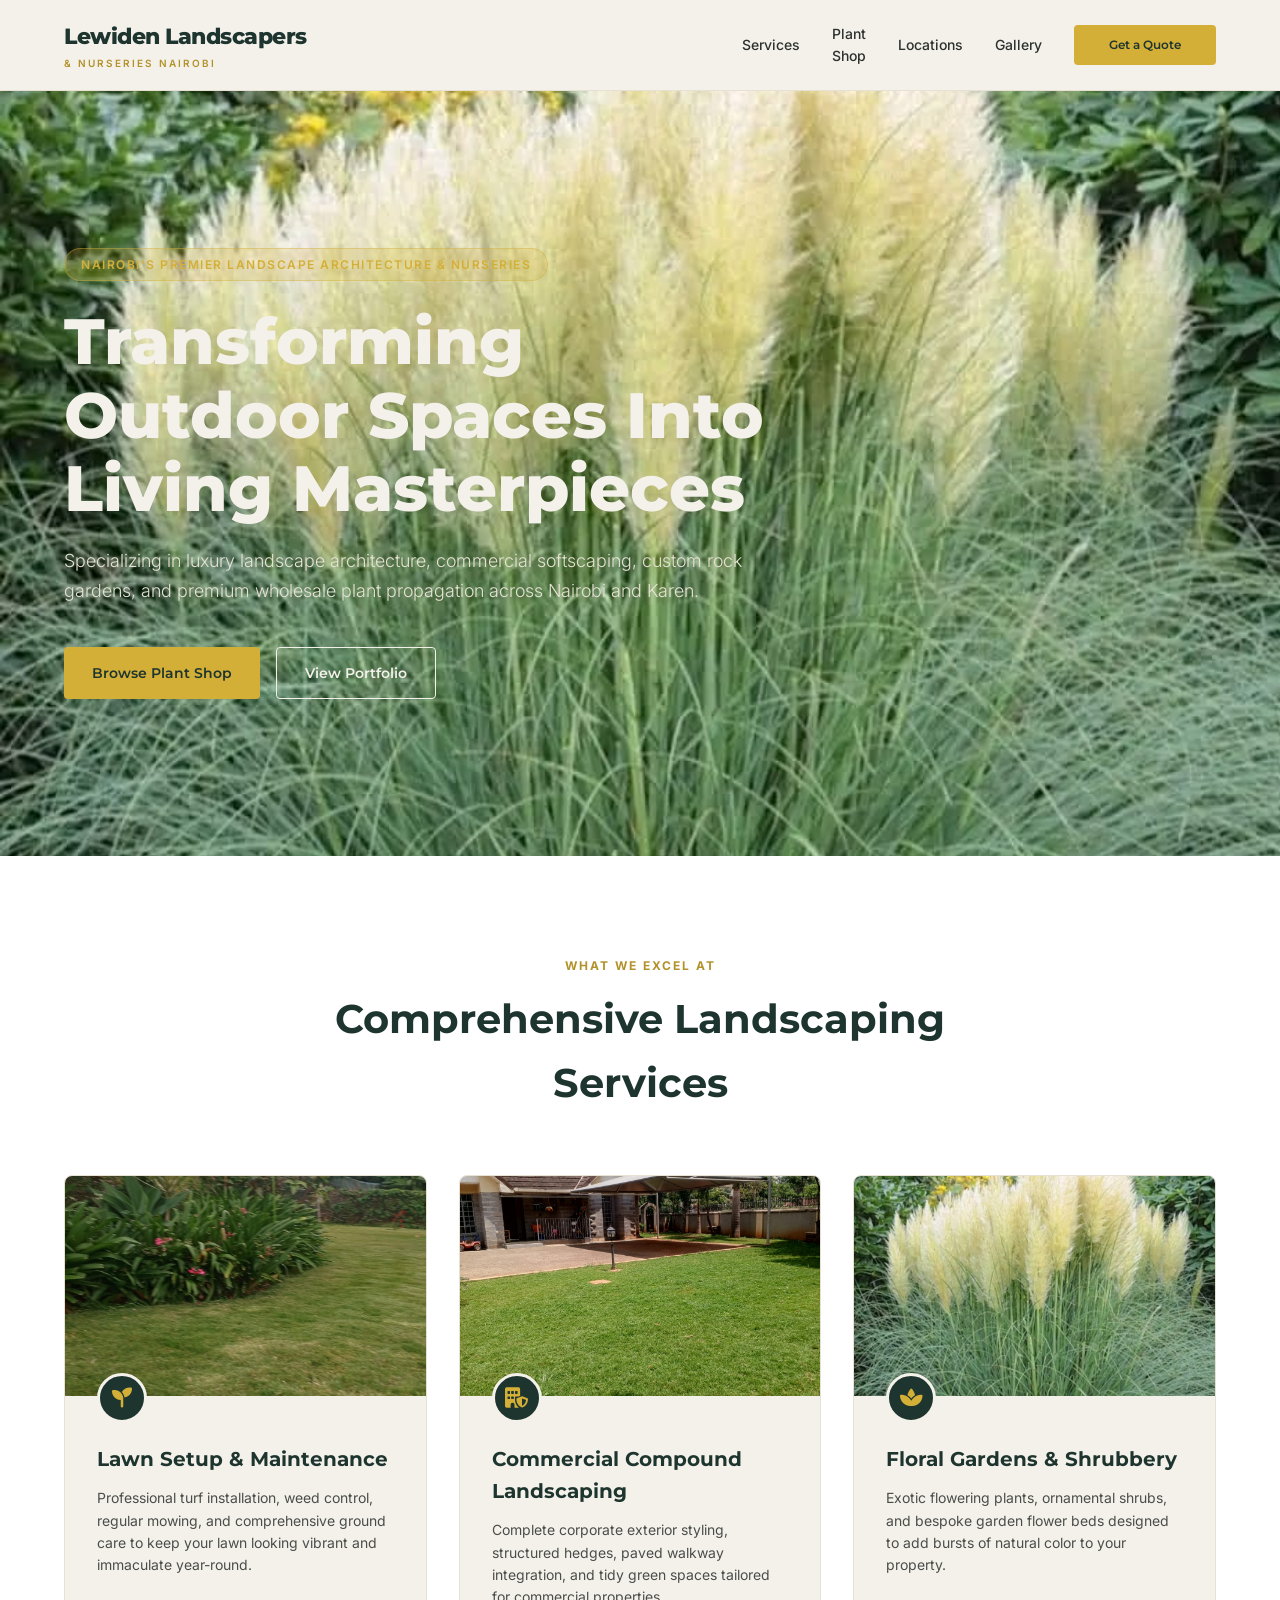
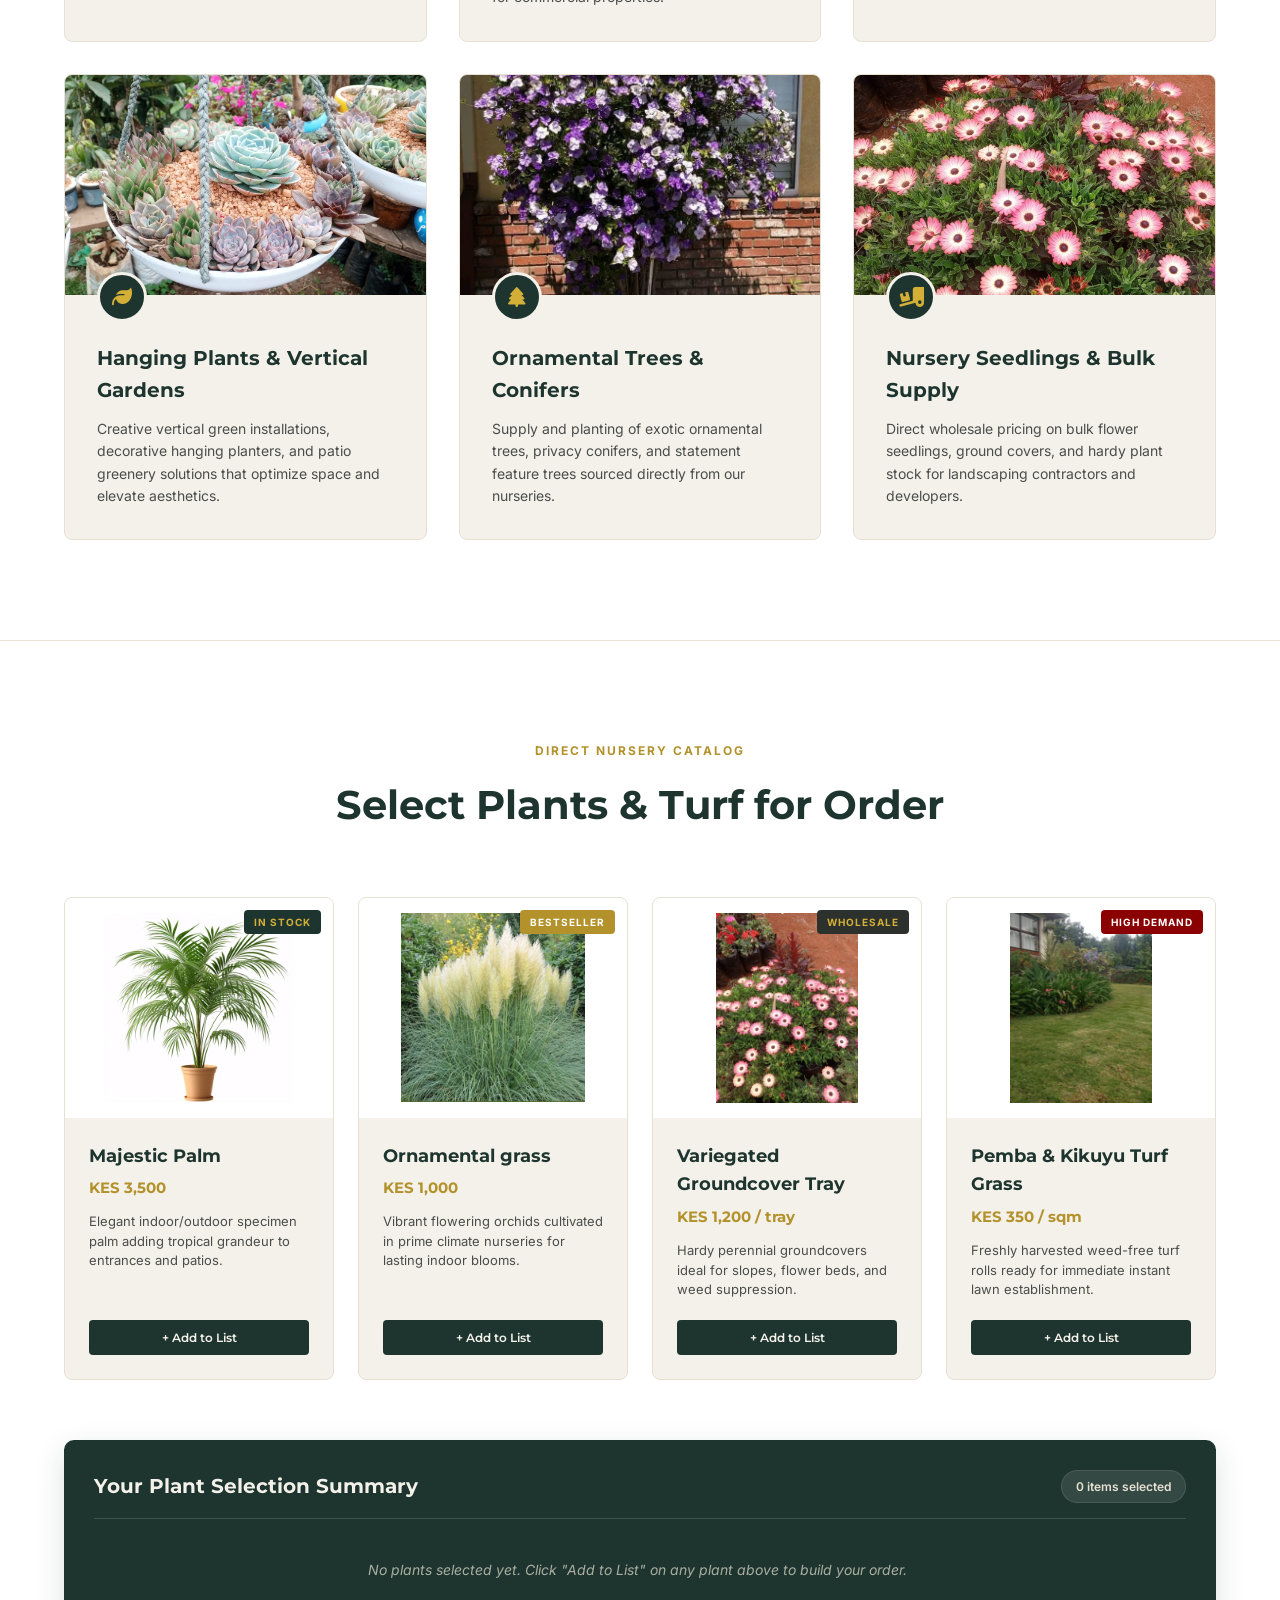
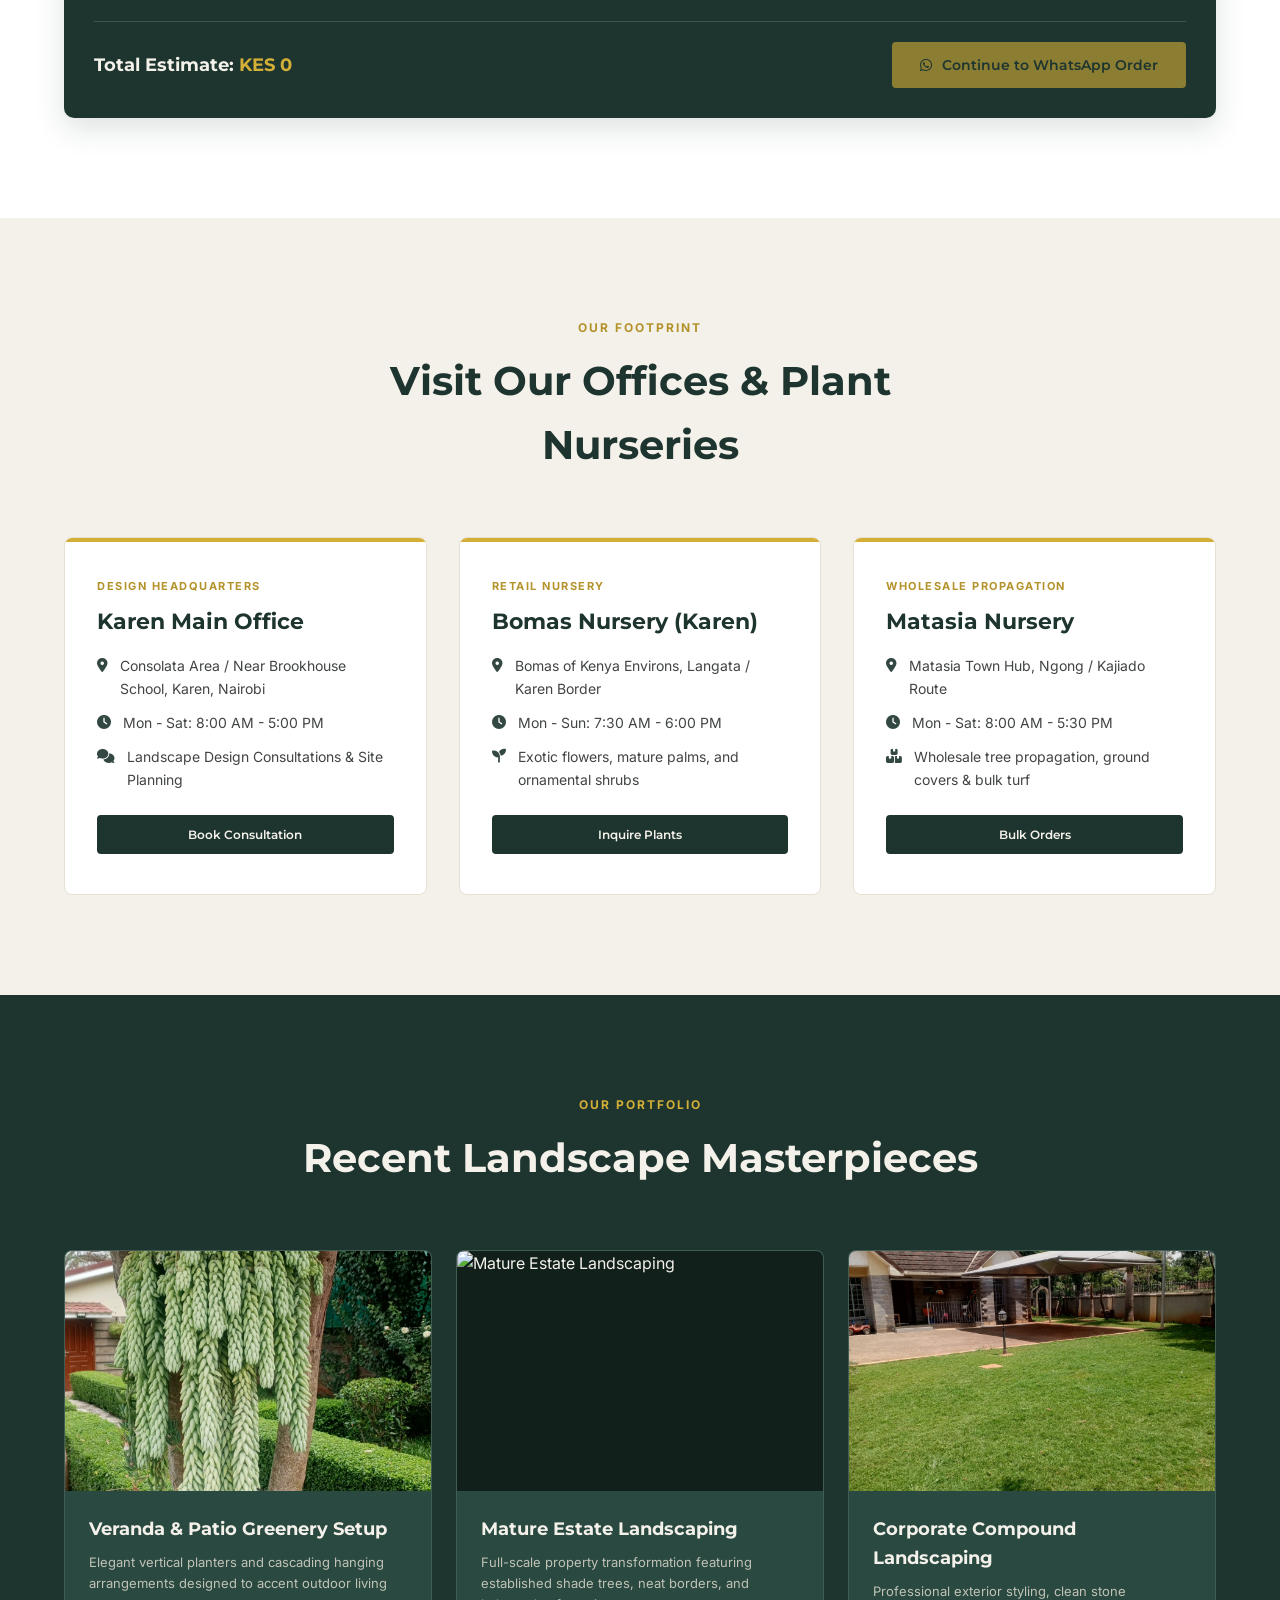
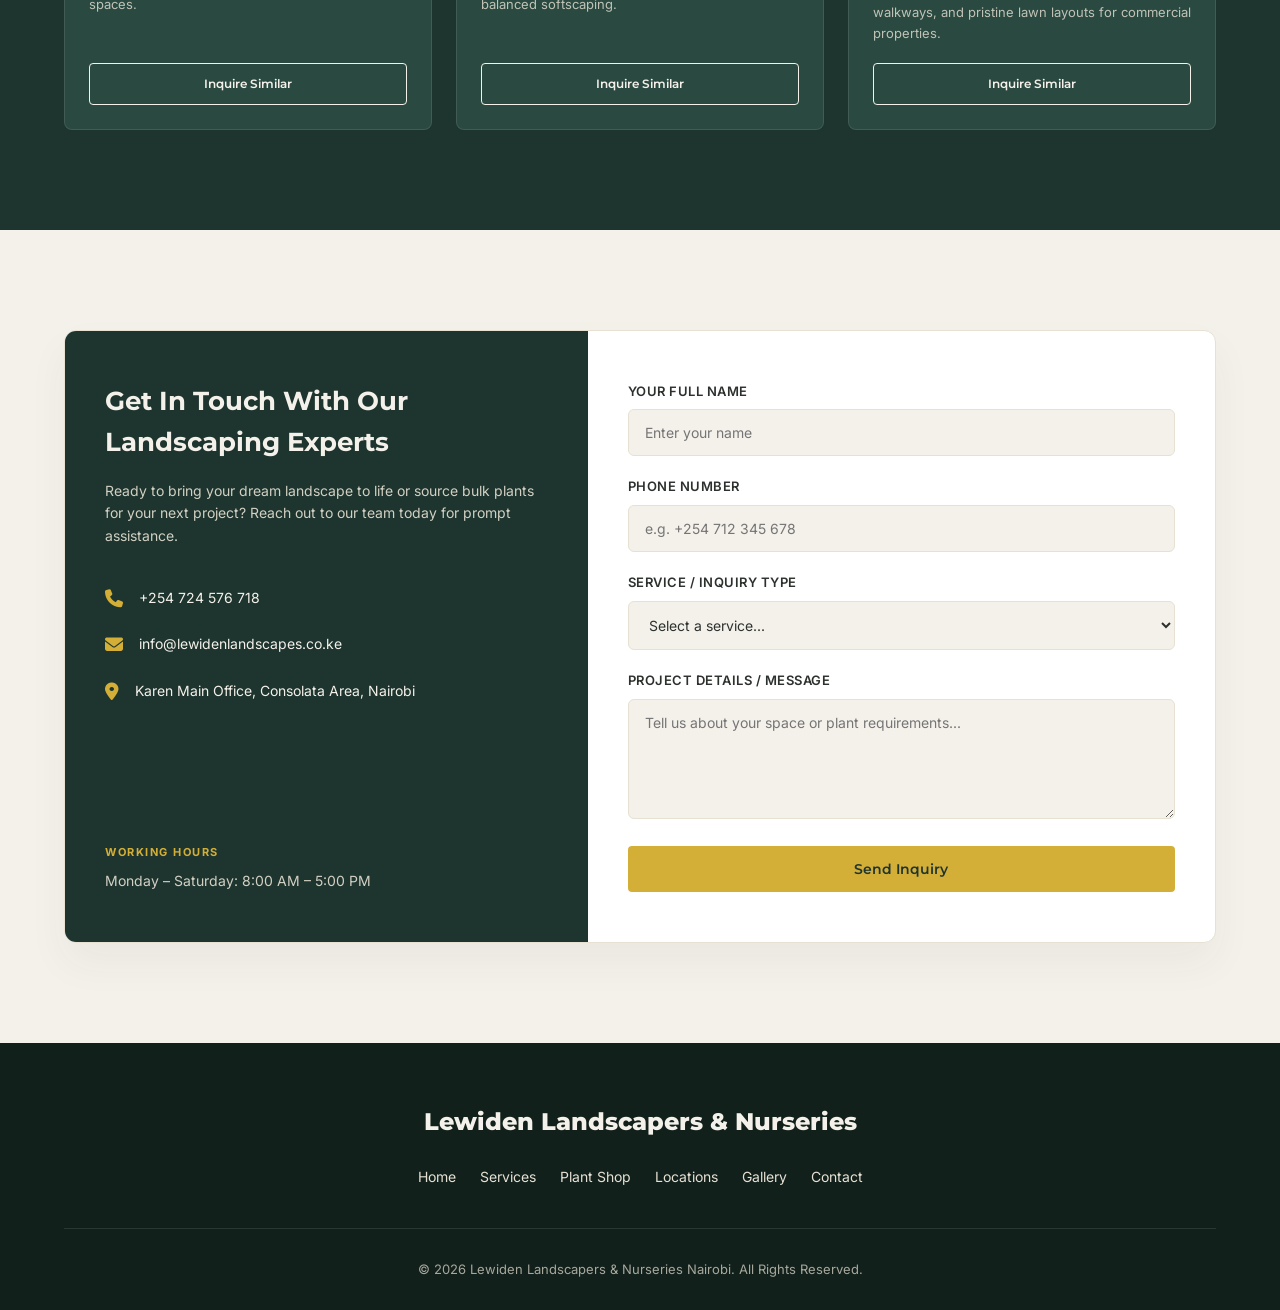
==== index.html @ b34d746d "clean project structure" ====
<!DOCTYPE html>
<html lang="en">
<head>
    <meta charset="UTF-8">
    <meta name="viewport" content="width=device-width, initial-scale=1.0">
    <title>Lewiden Landscapers & Nurseries | Luxury Landscape Architecture & Plant Nursery Nairobi</title>
    <link rel="preconnect" href="https://fonts.googleapis.com">
    <link rel="preconnect" href="https://fonts.gstatic.com" crossorigin>
    <link href="https://fonts.googleapis.com/css2?family=Inter:wght@300;400;500;600&family=Montserrat:wght@400;500;600;700;800&display=swap" rel="stylesheet">
    <link rel="stylesheet" href="https://cdnjs.cloudflare.com/ajax/libs/font-awesome/6.4.0/css/all.min.css">
    
    <style>
        :root {
            --forest-green: #1E352F;
            --forest-green-light: #2A4941;
            --warm-sand: #F4F1EA;
            --warm-sand-dark: #E6E1D3;
            --charcoal: #2D312E;
            --muted-gold: #D4AF37;
            --muted-gold-dark: #B3922B;
            --white: #FFFFFF;
            --transition: all 0.3s cubic-bezier(0.16, 1, 0.3, 1);
        }

        * {
            margin: 0;
            padding: 0;
            box-sizing: border-box;
        }

        html {
            scroll-behavior: smooth;
        }

        body {
            font-family: 'Inter', sans-serif;
            background-color: var(--warm-sand);
            color: var(--charcoal);
            line-height: 1.6;
            -webkit-font-smoothing: antialiased;
        }

        h1, h2, h3, h4, h5, h6 {
            font-family: 'Montserrat', sans-serif;
            color: var(--forest-green);
        }

        a {
            text-decoration: none;
            color: inherit;
        }

        ul {
            list-style: none;
        }

        .container {
            width: 100%;
            max-width: 1200px;
            margin: 0 auto;
            padding: 0 24px;
        }

        .btn {
            display: inline-flex;
            align-items: center;
            justify-content: center;
            gap: 10px;
            padding: 14px 28px;
            font-family: 'Montserrat', sans-serif;
            font-size: 14px;
            font-weight: 600;
            border-radius: 4px;
            cursor: pointer;
            transition: var(--transition);
            border: none;
            text-align: center;
            white-space: nowrap;
        }

        .btn-gold {
            background-color: var(--muted-gold);
            color: var(--forest-green);
        }

        .btn-gold:hover {
            background-color: var(--muted-gold-dark);
            transform: translateY(-2px);
        }

        .btn-outline {
            background-color: transparent;
            color: var(--warm-sand);
            border: 1px solid var(--warm-sand);
        }

        .btn-outline:hover {
            background-color: var(--warm-sand);
            color: var(--forest-green);
            transform: translateY(-2px);
        }

        .btn-forest {
            background-color: var(--forest-green);
            color: var(--warm-sand);
        }

        .btn-forest:hover {
            background-color: var(--forest-green-light);
            transform: translateY(-2px);
        }

        .btn-sm {
            padding: 10px 16px;
            font-size: 12px;
            width: 100%;
        }

        header {
            position: sticky;
            top: 0;
            left: 0;
            width: 100%;
            background-color: rgba(244, 241, 234, 0.95);
            backdrop-filter: blur(10px);
            z-index: 1000;
            border-bottom: 1px solid var(--warm-sand-dark);
        }

        .nav-container {
            display: flex;
            align-items: center;
            justify-content: space-between;
            height: 90px;
        }

        .logo {
            display: flex;
            flex-direction: column;
        }

        .logo-title {
            font-family: 'Montserrat', sans-serif;
            font-size: 22px;
            font-weight: 800;
            color: var(--forest-green);
            letter-spacing: -0.5px;
        }

        .logo-sub {
            font-size: 10px;
            text-transform: uppercase;
            letter-spacing: 2px;
            color: var(--muted-gold-dark);
            font-weight: 600;
        }

        .nav-menu {
            display: flex;
            align-items: center;
            gap: 32px;
        }

        .nav-link {
            font-size: 14px;
            font-weight: 500;
            color: var(--charcoal);
            transition: var(--transition);
        }

        .nav-link:hover {
            color: var(--muted-gold-dark);
        }

        .mobile-toggle {
            display: none;
            font-size: 24px;
            cursor: pointer;
            color: var(--forest-green);
        }

         .hero {
            position: relative;
            min-height: 85vh;
            display: flex;
            align-items: center;
            background: linear-gradient(rgba(30, 53, 47, 0.75), rgba(30, 53, 47, 0.65)), url('https://images.unsplash.com/photo-1558904541-efa873a87679?auto=format&fit=crop&q=80&w=1920') center/cover no-repeat;
            color: var(--warm-sand);
            padding: 80px 0;
            text-align: left;
        }

        .hero-bg-img {
            position: absolute;
            top: 0;
            left: 0;
            width: 100%;
            height: 100%;
            object-fit: cover;
            z-index: 0;
        }

        .hero-content {
            position: relative;
            z-index: 1;
            max-width: 750px;
        }

        .hero-badge {
            display: inline-block;
            background-color: rgba(212, 175, 55, 0.2);
            color: var(--muted-gold);
            border: 1px solid rgba(212, 175, 55, 0.4);
            padding: 6px 16px;
            font-size: 12px;
            font-weight: 600;
            text-transform: uppercase;
            letter-spacing: 1.5px;
            border-radius: 20px;
            margin-bottom: 24px;
        }

        .hero h1 {
            font-size: clamp(38px, 5vw, 64px);
            font-weight: 800;
            color: var(--warm-sand);
            line-height: 1.15;
            margin-bottom: 20px;
        }

        .hero p {
            font-size: clamp(16px, 2vw, 18px);
            font-weight: 300;
            color: var(--warm-sand-dark);
            margin-bottom: 40px;
            line-height: 1.7;
        }

        .hero-btns {
            display: flex;
            gap: 16px;
            flex-wrap: wrap;
        }

        .section-header {
            text-align: center;
            max-width: 700px;
            margin: 0 auto 60px auto;
        }

        .section-subtitle {
            font-size: 12px;
            font-weight: 700;
            text-transform: uppercase;
            letter-spacing: 2px;
            color: var(--muted-gold-dark);
            margin-bottom: 12px;
            display: block;
        }

        .section-title {
            font-size: clamp(28px, 3.5vw, 40px);
            font-weight: 700;
            color: var(--forest-green);
        }

        .services-section {
            padding: 100px 0;
            background-color: var(--white);
        }

        .services-grid {
            display: grid;
            grid-template-columns: repeat(auto-fit, minmax(350px, 1fr));
            gap: 32px;
        }

        .service-card {
            background-color: var(--warm-sand);
            border-radius: 8px;
            overflow: hidden;
            border: 1px solid var(--warm-sand-dark);
            transition: var(--transition);
            display: flex;
            flex-direction: column;
        }

        .service-card:hover {
            transform: translateY(-5px);
            box-shadow: 0 15px 30px rgba(30, 53, 47, 0.08);
            border-color: var(--muted-gold);
        }

        .service-img-wrapper {
            height: 220px;
            width: 100%;
            overflow: hidden;
            background-color: var(--warm-sand-dark);
        }

        .service-img-wrapper img {
            width: 100%;
            height: 100%;
            object-fit: cover;
            transition: var(--transition);
        }

        .service-card:hover .service-img-wrapper img {
            transform: scale(1.05);
        }

        .service-body {
            padding: 32px;
            display: flex;
            flex-direction: column;
            flex-grow: 1;
        }

        .service-icon {
            width: 50px;
            height: 50px;
            background-color: var(--forest-green);
            color: var(--muted-gold);
            display: flex;
            align-items: center;
            justify-content: center;
            border-radius: 50%;
            font-size: 20px;
            margin-bottom: 20px;
            margin-top: -55px;
            position: relative;
            z-index: 2;
            border: 3px solid var(--warm-sand);
        }

        .service-body h3 {
            font-size: 20px;
            font-weight: 700;
            margin-bottom: 12px;
        }

        .service-body p {
            font-size: 14px;
            color: var(--charcoal);
            opacity: 0.85;
            line-height: 1.6;
        }

        /* Plant Shop Section Styles */
        .plant-shop-section {
            padding: 100px 0;
            background-color: var(--white);
            border-top: 1px solid var(--warm-sand-dark);
        }

        .plant-grid {
            display: grid;
            grid-template-columns: repeat(auto-fit, minmax(260px, 1fr));
            gap: 24px;
            margin-bottom: 60px;
        }

        .plant-card {
            background-color: var(--warm-sand);
            border-radius: 8px;
            overflow: hidden;
            border: 1px solid var(--warm-sand-dark);
            transition: var(--transition);
            display: flex;
            flex-direction: column;
            position: relative;
        }

        .plant-card:hover {
            transform: translateY(-5px);
            box-shadow: 0 15px 30px rgba(30, 53, 47, 0.08);
            border-color: var(--muted-gold);
        }

        .plant-badge {
            position: absolute;
            top: 12px;
            right: 12px;
            background-color: var(--forest-green);
            color: var(--muted-gold);
            font-size: 10px;
            font-weight: 700;
            text-transform: uppercase;
            padding: 4px 10px;
            border-radius: 4px;
            z-index: 2;
            letter-spacing: 1px;
        }

        .plant-img-wrapper {
            height: 220px;
            width: 100%;
            overflow: hidden;
            background-color: var(--white);
            display: flex;
            align-items: center;
            justify-content: center;
            padding: 15px;
        }

        .plant-img-wrapper img {
            max-width: 100%;
            max-height: 100%;
            object-fit: contain;
            transition: var(--transition);
        }

        .plant-card:hover .plant-img-wrapper img {
            transform: scale(1.05);
        }

        .plant-body {
            padding: 24px;
            display: flex;
            flex-direction: column;
            flex-grow: 1;
            justify-content: space-between;
        }

        .plant-body h3 {
            font-size: 18px;
            font-weight: 700;
            margin-bottom: 6px;
        }

        .plant-price {
            font-family: 'Montserrat', sans-serif;
            font-size: 15px;
            font-weight: 700;
            color: var(--muted-gold-dark);
            margin-bottom: 12px;
        }

        .plant-body p {
            font-size: 13px;
            color: var(--charcoal);
            opacity: 0.85;
            line-height: 1.5;
            margin-bottom: 20px;
        }

        .order-summary-box {
            background-color: var(--forest-green);
            color: var(--warm-sand);
            border-radius: 10px;
            padding: 30px;
            display: flex;
            flex-direction: column;
            gap: 20px;
            box-shadow: 0 10px 30px rgba(30, 53, 47, 0.15);
        }

        .order-summary-header {
            display: flex;
            justify-content: space-between;
            align-items: center;
            border-bottom: 1px solid rgba(255, 255, 255, 0.15);
            padding-bottom: 15px;
            flex-wrap: wrap;
            gap: 15px;
        }

        .order-summary-header h3 {
            color: var(--warm-sand);
            font-size: 20px;
            font-weight: 700;
        }

        .item-counter-badge {
            background-color: rgba(255, 255, 255, 0.1);
            color: var(--warm-sand-dark);
            padding: 6px 14px;
            border-radius: 20px;
            font-size: 12px;
            font-weight: 600;
            border: 1px solid rgba(255, 255, 255, 0.1);
        }

        .selected-items-list {
            display: flex;
            flex-direction: column;
            gap: 10px;
            max-height: 250px;
            overflow-y: auto;
            padding-right: 5px;
        }

        .empty-cart-text {
            color: var(--warm-sand-dark);
            opacity: 0.7;
            font-style: italic;
            font-size: 14px;
            text-align: center;
            padding: 20px 0;
        }

        .cart-item-row {
            display: flex;
            justify-content: space-between;
            align-items: center;
            background-color: rgba(255, 255, 255, 0.05);
            padding: 12px 16px;
            border-radius: 6px;
            border: 1px solid rgba(255, 255, 255, 0.05);
        }

        .cart-item-details {
            display: flex;
            flex-direction: column;
            gap: 2px;
        }

        .cart-item-name {
            font-weight: 600;
            font-size: 14px;
            color: var(--warm-sand);
        }

        .cart-item-price {
            font-size: 12px;
            color: var(--muted-gold);
        }

        .cart-item-controls {
            display: flex;
            align-items: center;
            gap: 12px;
        }

        .qty-btns {
            display: flex;
            align-items: center;
            background-color: rgba(0,0,0,0.2);
            border-radius: 4px;
            overflow: hidden;
        }

        .qty-btn {
            background: none;
            border: none;
            color: var(--warm-sand);
            width: 28px;
            height: 28px;
            cursor: pointer;
            font-size: 12px;
            transition: var(--transition);
        }

        .qty-btn:hover {
            background-color: var(--muted-gold);
            color: var(--forest-green);
        }

        .qty-display {
            font-size: 13px;
            font-weight: 600;
            padding: 0 8px;
            color: var(--warm-sand);
        }

        .remove-item-btn {
            background: none;
            border: none;
            color: #ff6b6b;
            cursor: pointer;
            font-size: 14px;
            transition: var(--transition);
        }

        .remove-item-btn:hover {
            color: #ff4757;
        }

        .order-summary-footer {
            display: flex;
            justify-content: space-between;
            align-items: center;
            border-top: 1px solid rgba(255, 255, 255, 0.15);
            padding-top: 20px;
            flex-wrap: wrap;
            gap: 15px;
        }

        .total-price-display {
            font-family: 'Montserrat', sans-serif;
            font-size: 18px;
            font-weight: 700;
            color: var(--warm-sand);
        }

        .total-price-display span {
            color: var(--muted-gold);
        }
        /* End Plant Shop Styles */

        .locations-section {
            padding: 100px 0;
            background-color: var(--warm-sand);
        }

        .locations-grid {
            display: grid;
            grid-template-columns: repeat(auto-fit, minmax(320px, 1fr));
            gap: 32px;
        }

        .location-card {
            background-color: var(--white);
            border-radius: 8px;
            padding: 40px 32px;
            border: 1px solid var(--warm-sand-dark);
            transition: var(--transition);
            position: relative;
            overflow: hidden;
        }

        .location-card::before {
            content: '';
            position: absolute;
            top: 0;
            left: 0;
            width: 100%;
            height: 4px;
            background-color: var(--muted-gold);
        }

        .location-card:hover {
            transform: translateY(-5px);
            box-shadow: 0 15px 30px rgba(30, 53, 47, 0.05);
        }

        .location-tag {
            font-size: 11px;
            font-weight: 700;
            text-transform: uppercase;
            letter-spacing: 1.5px;
            color: var(--muted-gold-dark);
            margin-bottom: 8px;
            display: block;
        }

        .location-card h3 {
            font-size: 22px;
            font-weight: 700;
            margin-bottom: 16px;
        }

        .location-details {
            margin-bottom: 24px;
        }

        .location-details li {
            display: flex;
            align-items: flex-start;
            gap: 12px;
            font-size: 14px;
            margin-bottom: 12px;
            color: var(--charcoal);
            opacity: 0.9;
        }

        .location-details i {
            color: var(--forest-green);
            margin-top: 3px;
        }

        .gallery-section {
            padding: 100px 0;
            background-color: var(--forest-green);
            color: var(--warm-sand);
        }

        .gallery-section .section-title {
            color: var(--warm-sand);
        }

        .gallery-grid {
            display: grid;
            grid-template-columns: repeat(auto-fit, minmax(260px, 1fr));
            gap: 24px;
        }

        .gallery-card {
            background-color: var(--forest-green-light);
            border-radius: 8px;
            overflow: hidden;
            border: 1px solid rgba(255, 255, 255, 0.1);
            transition: var(--transition);
            display: flex;
            flex-direction: column;
        }

        .gallery-card:hover {
            transform: translateY(-5px);
            box-shadow: 0 15px 30px rgba(0, 0, 0, 0.3);
            border-color: var(--muted-gold);
        }

        .gallery-img {
            height: 240px;
            width: 100%;
            overflow: hidden;
            background-color: #12201C;
        }

        .gallery-img img {
            width: 100%;
            height: 100%;
            object-fit: cover;
            transition: var(--transition);
        }

        .gallery-card:hover .gallery-img img {
            transform: scale(1.08);
        }

        .gallery-content {
            padding: 24px;
            display: flex;
            flex-direction: column;
            flex-grow: 1;
            justify-content: space-between;
        }

        .gallery-content h4 {
            font-size: 18px;
            color: var(--warm-sand);
            margin-bottom: 8px;
        }

        .gallery-content p {
            font-size: 13px;
            color: var(--warm-sand-dark);
            opacity: 0.8;
            margin-bottom: 20px;
        }

        .contact-section {
            padding: 100px 0;
            background-color: var(--warm-sand);
        }

        .contact-wrapper {
            background-color: var(--white);
            border-radius: 12px;
            border: 1px solid var(--warm-sand-dark);
            overflow: hidden;
            box-shadow: 0 20px 40px rgba(30, 53, 47, 0.05);
            display: grid;
            grid-template-columns: 1fr 1.2fr;
        }

        @media (max-width: 900px) {
            .contact-wrapper {
                grid-template-columns: 1fr;
            }
        }

        .contact-info-side {
            background-color: var(--forest-green);
            color: var(--warm-sand);
            padding: 50px 40px;
            display: flex;
            flex-direction: column;
            justify-content: space-between;
        }

        .contact-info-side h3 {
            color: var(--warm-sand);
            font-size: 26px;
            margin-bottom: 16px;
        }

        .contact-info-side p {
            color: var(--warm-sand-dark);
            opacity: 0.9;
            font-size: 14px;
            margin-bottom: 40px;
            line-height: 1.6;
        }

        .info-list li {
            display: flex;
            align-items: flex-start;
            gap: 16px;
            margin-bottom: 24px;
            font-size: 14px;
        }

        .info-list i {
            color: var(--muted-gold);
            font-size: 18px;
            margin-top: 3px;
        }

        .contact-form-side {
            padding: 50px 40px;
        }

        .form-group {
            margin-bottom: 20px;
        }

        .form-group label {
            display: block;
            font-size: 13px;
            font-weight: 600;
            margin-bottom: 8px;
            color: var(--charcoal);
            text-transform: uppercase;
            letter-spacing: 0.5px;
        }

        .form-control {
            width: 100%;
            padding: 14px 16px;
            border: 1px solid var(--warm-sand-dark);
            background-color: var(--warm-sand);
            border-radius: 6px;
            font-family: 'Inter', sans-serif;
            font-size: 14px;
            color: var(--charcoal);
            transition: var(--transition);
        }

        .form-control:focus {
            outline: none;
            border-color: var(--forest-green);
            background-color: var(--white);
            box-shadow: 0 0 0 3px rgba(30, 53, 47, 0.1);
        }

        textarea.form-control {
            resize: vertical;
            min-height: 120px;
        }

        footer {
            background-color: #12201C;
            color: var(--warm-sand-dark);
            padding: 60px 0 30px 0;
            text-align: center;
        }

        .footer-content {
            display: flex;
            flex-direction: column;
            align-items: center;
            gap: 24px;
            border-bottom: 1px solid rgba(255, 255, 255, 0.1);
            padding-bottom: 40px;
            margin-bottom: 30px;
        }

        .footer-logo {
            font-family: 'Montserrat', sans-serif;
            font-size: 24px;
            font-weight: 800;
            color: var(--warm-sand);
        }

        .footer-links {
            display: flex;
            gap: 24px;
            flex-wrap: wrap;
            justify-content: center;
            font-size: 14px;
        }

        .footer-links a:hover {
            color: var(--muted-gold);
        }

        .copyright {
            font-size: 13px;
            opacity: 0.7;
        }

        @media (max-width: 768px) {
            .nav-menu {
                display: none;
                flex-direction: column;
                position: absolute;
                top: 90px;
                left: 0;
                width: 100%;
                background-color: var(--warm-sand);
                padding: 24px;
                border-bottom: 1px solid var(--warm-sand-dark);
                box-shadow: 0 10px 20px rgba(0,0,0,0.05);
            }

            .nav-menu.active {
                display: flex;
            }

            .mobile-toggle {
                display: block;
            }

            .hero {
                text-align: center;
            }

            .hero-content {
                margin: 0 auto;
            }

            .hero-btns {
                justify-content: center;
            }
        }
    </style>
</head>
<body>

    <header id="top">
        <div class="container nav-container">
            <a href="#top" class="logo">
                <span class="logo-title">Lewiden Landscapers</span>
                <span class="logo-sub">& Nurseries Nairobi</span>
            </a>
            
            <nav class="nav-menu" id="navMenu">
                <a href="#services" class="nav-link">Services</a>
                <a href="#plant-shop" class="nav-link">Plant Shop</a>
                <a href="#locations" class="nav-link">Locations</a>
                <a href="#gallery" class="nav-link">Gallery</a>
                <a href="#contact" class="btn btn-gold btn-sm">Get a Quote</a>
            </nav>

            <div class="mobile-toggle" id="mobileToggle">
                <i class="fa-solid fa-bars"></i>
            </div>
        </div>
    </header>

    <section class="hero">
        <img src="image/whiteflower.jpeg" alt="Hero Background" class="hero-bg-img">
        <div class="container">
            <div class="hero-content">
                <span class="hero-badge">Nairobi's Premier Landscape Architecture & Nurseries</span>
                <h1>Transforming Outdoor Spaces Into Living Masterpieces</h1>
                <p>Specializing in luxury landscape architecture, commercial softscaping, custom rock gardens, and premium wholesale plant propagation across Nairobi and Karen.</p>
                <div class="hero-btns">
                    <a href="#plant-shop" class="btn btn-gold">Browse Plant Shop</a>
                    <a href="#gallery" class="btn btn-outline">View Portfolio</a>
                </div>
            </div>
        </div>
    </section>

    <section id="services" class="services-section">
        <div class="container">
            <div class="section-header">
                <span class="section-subtitle">What We Excel At</span>
                <h2 class="section-title">Comprehensive Landscaping Services</h2>
            </div>

            <div class="services-grid">
                <div class="service-card">
                    <div class="service-img-wrapper">
                        <img src="image/grass.jpeg" alt="Lawn Setup & Maintenance">
                    </div>
                    <div class="service-body">
                        <div class="service-icon"><i class="fa-solid fa-seedling"></i></div>
                        <h3>Lawn Setup & Maintenance</h3>
                        <p>Professional turf installation, weed control, regular mowing, and comprehensive ground care to keep your lawn looking vibrant and immaculate year-round.</p>
                    </div>
                </div>

                <div class="service-card">
                    <div class="service-img-wrapper">
                        <img src="image/grass2.jpeg" alt="Commercial Compound Landscaping">
                    </div>
                    <div class="service-body">
                        <div class="service-icon"><i class="fa-solid fa-building-shield"></i></div>
                        <h3>Commercial Compound Landscaping</h3>
                        <p>Complete corporate exterior styling, structured hedges, paved walkway integration, and tidy green spaces tailored for commercial properties.</p>
                    </div>
                </div>

                <div class="service-card">
                    <div class="service-img-wrapper">
                        <img src="image/whiteflower.jpeg" alt="Floral Gardens & Shrubbery">
                    </div>
                    <div class="service-body">
                        <div class="service-icon"><i class="fa-solid fa-spa"></i></div>
                        <h3>Floral Gardens & Shrubbery</h3>
                        <p>Exotic flowering plants, ornamental shrubs, and bespoke garden flower beds designed to add bursts of natural color to your property.</p>
                    </div>
                </div>

                <div class="service-card">
                    <div class="service-img-wrapper">
                        <img src="image/hangings2.jpeg" alt="Hanging Plants & Vertical Gardens">
                    </div>
                    <div class="service-body">
                        <div class="service-icon"><i class="fa-solid fa-leaf"></i></div>
                        <h3>Hanging Plants & Vertical Gardens</h3>
                        <p>Creative vertical green installations, decorative hanging planters, and patio greenery solutions that optimize space and elevate aesthetics.</p>
                    </div>
                </div>

                <div class="service-card">
                    <div class="service-img-wrapper">
                        <img src="image/treeblue.jpeg" alt="Ornamental Trees & Conifers">
                    </div>
                    <div class="service-body">
                        <div class="service-icon"><i class="fa-solid fa-tree"></i></div>
                        <h3>Ornamental Trees & Conifers</h3>
                        <p>Supply and planting of exotic ornamental trees, privacy conifers, and statement feature trees sourced directly from our nurseries.</p>
                    </div>
                </div>

                <div class="service-card">
                    <div class="service-img-wrapper">
                        <img src="image/daisy.jpeg" alt="Nursery Seedlings & Bulk Supply">
                    </div>
                    <div class="service-body">
                        <div class="service-icon"><i class="fa-solid fa-truck-ramp-box"></i></div>
                        <h3>Nursery Seedlings & Bulk Supply</h3>
                        <p>Direct wholesale pricing on bulk flower seedlings, ground covers, and hardy plant stock for landscaping contractors and developers.</p>
                    </div>
                </div>
            </div>
        </div>
    </section>

    <!-- Interactive Plant Shop & WhatsApp Order Section -->
    <section id="plant-shop" class="plant-shop-section">
        <div class="container">
            <div class="section-header">
                <span class="section-subtitle">Direct Nursery Catalog</span>
                <h2 class="section-title">Select Plants & Turf for Order</h2>
            </div>

            <div class="plant-grid">
                <!-- Plant 1 -->
                <div class="plant-card">
                    <span class="plant-badge">In Stock</span>
                    <div class="plant-img-wrapper">
                        <img src="image/palmtree.jpg" alt="Majestic Palm">
                    </div>
                    <div class="plant-body">
                        <div>
                            <h3>Majestic Palm</h3>
                            <div class="plant-price">KES 3,500</div>
                            <p>Elegant indoor/outdoor specimen palm adding tropical grandeur to entrances and patios.</p>
                        </div>
                        <button class="btn btn-forest btn-sm add-to-list-btn" data-name="Majestic Palm" data-price="3500">+ Add to List</button>
                    </div>
                </div>

                <!-- Plant 2 -->
                <div class="plant-card">
                    <span class="plant-badge" style="background-color: var(--muted-gold-dark); color: var(--white);">Bestseller</span>
                    <div class="plant-img-wrapper">
                        <img src="image/whiteflower.jpeg" alt="Exotic Orchid Specimen">
                    </div>
                    <div class="plant-body">
                        <div>
                            <h3>Ornamental grass</h3>
                            <div class="plant-price">KES 1,000</div>
                            <p>Vibrant flowering orchids cultivated in prime climate nurseries for lasting indoor blooms.</p>
                        </div>
                        <button class="btn btn-forest btn-sm add-to-list-btn" data-name="Exotic Orchid Specimen" data-price="2000">+ Add to List</button>
                    </div>
                </div>

                <!-- Plant 3 -->
                <div class="plant-card">
                    <span class="plant-badge" style="background-color: #2D312E; color: var(--muted-gold);">Wholesale</span>
                    <div class="plant-img-wrapper">
                        <img src="image/daisy.jpeg" alt="Variegated Groundcover Tray">
                    </div>
                    <div class="plant-body">
                        <div>
                            <h3>Variegated Groundcover Tray</h3>
                            <div class="plant-price">KES 1,200 / tray</div>
                            <p>Hardy perennial groundcovers ideal for slopes, flower beds, and weed suppression.</p>
                        </div>
                        <button class="btn btn-forest btn-sm add-to-list-btn" data-name="Variegated Groundcover Tray" data-price="1200">+ Add to List</button>
                    </div>
                </div>

                <!-- Plant 4 -->
                <div class="plant-card">
                    <span class="plant-badge" style="background-color: #8b0000; color: #fff;">High Demand</span>
                    <div class="plant-img-wrapper">
                        <img src="image/grass.jpeg" alt="Pemba & Kikuyu Turf Grass">
                    </div>
                    <div class="plant-body">
                        <div>
                            <h3>Pemba & Kikuyu Turf Grass</h3>
                            <div class="plant-price">KES 350 / sqm</div>
                            <p>Freshly harvested weed-free turf rolls ready for immediate instant lawn establishment.</p>
                        </div>
                        <button class="btn btn-forest btn-sm add-to-list-btn" data-name="Pemba & Kikuyu Turf Grass" data-price="350">+ Add to List</button>
                    </div>
                </div>
            </div>

            <!-- Your Plant Selection Summary Box -->
            <div class="order-summary-box">
                <div class="order-summary-header">
                    <h3>Your Plant Selection Summary</h3>
                    <div class="item-counter-badge" id="itemCounterBadge">0 items selected</div>
                </div>

                <div class="selected-items-list" id="selectedItemsList">
                    <div class="empty-cart-text">No plants selected yet. Click "Add to List" on any plant above to build your order.</div>
                </div>

                <div class="order-summary-footer">
                    <div class="total-price-display">Total Estimate: <span id="totalPriceDisplay">KES 0</span></div>
                    <button class="btn btn-gold" id="whatsappOrderBtn" disabled style="opacity: 0.6; cursor: not-allowed;">
                        <i class="fa-brands fa-whatsapp"></i> Continue to WhatsApp Order
                    </button>
                </div>
            </div>
        </div>
    </section>

    <section id="locations" class="locations-section">
        <div class="container">
            <div class="section-header">
                <span class="section-subtitle">Our Footprint</span>
                <h2 class="section-title">Visit Our Offices & Plant Nurseries</h2>
            </div>

            <div class="locations-grid">
                <div class="location-card">
                    <span class="location-tag">Design Headquarters</span>
                    <h3>Karen Main Office</h3>
                    <ul class="location-details">
                        <li><i class="fa-solid fa-location-dot"></i> <span>Consolata Area / Near Brookhouse School, Karen, Nairobi</span></li>
                        <li><i class="fa-solid fa-clock"></i> <span>Mon - Sat: 8:00 AM - 5:00 PM</span></li>
                        <li><i class="fa-solid fa-comments"></i> <span>Landscape Design Consultations & Site Planning</span></li>
                    </ul>
                    <a href="#contact" class="btn btn-forest btn-sm">Book Consultation</a>
                </div>

                <div class="location-card">
                    <span class="location-tag">Retail Nursery</span>
                    <h3>Bomas Nursery (Karen)</h3>
                    <ul class="location-details">
                        <li><i class="fa-solid fa-location-dot"></i> <span>Bomas of Kenya Environs, Langata / Karen Border</span></li>
                        <li><i class="fa-solid fa-clock"></i> <span>Mon - Sun: 7:30 AM - 6:00 PM</span></li>
                        <li><i class="fa-solid fa-seedling"></i> <span>Exotic flowers, mature palms, and ornamental shrubs</span></li>
                    </ul>
                    <a href="#contact" class="btn btn-forest btn-sm">Inquire Plants</a>
                </div>

                <div class="location-card">
                    <span class="location-tag">Wholesale Propagation</span>
                    <h3>Matasia Nursery</h3>
                    <ul class="location-details">
                        <li><i class="fa-solid fa-location-dot"></i> <span>Matasia Town Hub, Ngong / Kajiado Route</span></li>
                        <li><i class="fa-solid fa-clock"></i> <span>Mon - Sat: 8:00 AM - 5:30 PM</span></li>
                        <li><i class="fa-solid fa-boxes-stacked"></i> <span>Wholesale tree propagation, ground covers & bulk turf</span></li>
                    </ul>
                    <a href="#contact" class="btn btn-forest btn-sm">Bulk Orders</a>
                </div>
            </div>
        </div>
    </section>

    <section id="gallery" class="gallery-section">
        <div class="container">
            <div class="section-header">
                <span class="section-subtitle" style="color: var(--muted-gold);">Our Portfolio</span>
                <h2 class="section-title">Recent Landscape Masterpieces</h2>
            </div>

            <div class="gallery-grid">
                <div class="gallery-card">
                    <div class="gallery-img">
                        <img src="image/hangingss.jpeg" alt="Veranda & Patio Greenery Setup">
                    </div>
                    <div class="gallery-content">
                        <div>
                            <h4>Veranda & Patio Greenery Setup</h4>
                            <p>Elegant vertical planters and cascading hanging arrangements designed to accent outdoor living spaces.</p>
                        </div>
                        <a href="#contact" class="btn btn-outline btn-sm">Inquire Similar</a>
                    </div>
                </div>

                <div class="gallery-card">
                    <div class="gallery-img">
                        <img src="image/tree.jpeg" alt="Mature Estate Landscaping">
                    </div>
                    <div class="gallery-content">
                        <div>
                            <h4>Mature Estate Landscaping</h4>
                            <p>Full-scale property transformation featuring established shade trees, neat borders, and balanced softscaping.</p>
                        </div>
                        <a href="#contact" class="btn btn-outline btn-sm">Inquire Similar</a>
                    </div>
                </div>

                <div class="gallery-card">
                    <div class="gallery-img">
                        <img src="image/grass2.jpeg" alt="Corporate Compound Landscaping">
                    </div>
                    <div class="gallery-content">
                        <div>
                            <h4>Corporate Compound Landscaping</h4>
                            <p>Professional exterior styling, clean stone walkways, and pristine lawn layouts for commercial properties.</p>
                        </div>
                        <a href="#contact" class="btn btn-outline btn-sm">Inquire Similar</a>
                    </div>
                </div>
            </div>
        </div>
    </section>

    <section id="contact" class="contact-section">
        <div class="container">
            <div class="contact-wrapper">
                <div class="contact-info-side">
                    <div>
                        <h3>Get In Touch With Our Landscaping Experts</h3>
                        <p>Ready to bring your dream landscape to life or source bulk plants for your next project? Reach out to our team today for prompt assistance.</p>
                        <ul class="info-list">
                            <li><i class="fa-solid fa-phone"></i> <span>+254 724 576 718</span></li>
                            <li><i class="fa-solid fa-envelope"></i> <span>info@lewidenlandscapes.co.ke</span></li>
                            <li><i class="fa-solid fa-location-dot"></i> <span>Karen Main Office, Consolata Area, Nairobi</span></li>
                        </ul>
                    </div>
                    <div style="margin-top: 30px;">
                        <span class="location-tag" style="color: var(--muted-gold);">Working Hours</span>
                        <p style="margin-bottom: 0;">Monday – Saturday: 8:00 AM – 5:00 PM</p>
                    </div>
                </div>

                <div class="contact-form-side">
                    <form action="#" method="POST">
                        <div class="form-group">
                            <label for="name">Your Full Name</label>
                            <input type="text" id="name" class="form-control" placeholder="Enter your name" required>
                        </div>
                        <div class="form-group">
                            <label for="phone">Phone Number</label>
                            <input type="tel" id="phone" class="form-control" placeholder="e.g. +254 712 345 678" required>
                        </div>
                  <div class="form-group">
                            <label for="serviceRequested">Service / Inquiry Type</label>
                            <select id="serviceRequested" class="form-control" required>
                                <option value="" disabled selected>Select a service...</option>
                                <option value="Residential Landscape Design">Residential Landscape Design</option>
                                <option value="Commercial Softscaping & Hardscaping">Commercial Softscaping & Hardscaping</option>
                                <option value="Premium Turf & Lawn Installation">Premium Turf & Lawn Installation</option>
                                <option value="Water Features & Rock Gardens">Water Features & Rock Gardens</option>
                                <option value="Scheduled Maintenance">Scheduled Maintenance</option>
                                <option value="Wholesale Plant Nursery Supply">Wholesale Plant Nursery Supply</option>
                                <option value="Custom Project Inquiry">Custom Project Inquiry</option>
                            </select>
                        </div>
                        <div class="form-group">
                            <label for="message">Project Details / Message</label>
                            <textarea id="message" class="form-control" placeholder="Tell us about your space or plant requirements..."></textarea>
                        </div>
                        <button type="submit" class="btn btn-gold" style="width: 100%;">Send Inquiry</button>
                    </form>
                </div>
            </div>
        </div>
    </section>

    <footer>
        <div class="container">
            <div class="footer-content">
                <div class="footer-logo">Lewiden Landscapers & Nurseries</div>
                <div class="footer-links">
                    <a href="#top">Home</a>
                    <a href="#services">Services</a>
                    <a href="#plant-shop">Plant Shop</a>
                    <a href="#locations">Locations</a>
                    <a href="#gallery">Gallery</a>
                    <a href="#contact">Contact</a>
                </div>
            </div>
            <p class="copyright">&copy; 2026 Lewiden Landscapers & Nurseries Nairobi. All Rights Reserved.</p>
        </div>
    </footer>

    <script>
        // Mobile Menu Toggle
        const mobileToggle = document.getElementById('mobileToggle');
        const navMenu = document.getElementById('navMenu');

        mobileToggle.addEventListener('click', () => {
            navMenu.classList.toggle('active');
        });

        document.querySelectorAll('.nav-link').forEach(link => {
            link.addEventListener('click', () => {
                navMenu.classList.remove('active');
            });
        });

        // Interactive Plant Shop Order Cart Logic
        let selectedPlants = [];

        const addToListButtons = document.querySelectorAll('.add-to-list-btn');
        const selectedItemsList = document.getElementById('selectedItemsList');
        const itemCounterBadge = document.getElementById('itemCounterBadge');
        const totalPriceDisplay = document.getElementById('totalPriceDisplay');
        const whatsappOrderBtn = document.getElementById('whatsappOrderBtn');

        addToListButtons.forEach(button => {
            button.addEventListener('click', () => {
                const name = button.getAttribute('data-name');
                const price = parseInt(button.getAttribute('data-price'));

                const existingItem = selectedPlants.find(item => item.name === name);
                if (existingItem) {
                    existingItem.qty += 1;
                } else {
                    selectedPlants.push({ name, price, qty: 1 });
                }
                updateCartUI();
            });
        });

        function updateCartUI() {
            selectedItemsList.innerHTML = '';
            
            if (selectedPlants.length === 0) {
                selectedItemsList.innerHTML = `<div class="empty-cart-text">No plants selected yet. Click "Add to List" on any plant above to build your order.</div>`;
                itemCounterBadge.textContent = `0 items selected`;
                totalPriceDisplay.textContent = `KES 0`;
                whatsappOrderBtn.disabled = true;
                whatsappOrderBtn.style.opacity = '0.6';
                whatsappOrderBtn.style.cursor = 'not-allowed';
                return;
            }

            let totalItems = 0;
            let totalPrice = 0;

            selectedPlants.forEach((item, index) => {
                totalItems += item.qty;
                totalPrice += item.price * item.qty;

                const row = document.createElement('div');
                row.className = 'cart-item-row';
                row.innerHTML = `
                    <div class="cart-item-details">
                        <span class="cart-item-name">${item.name}</span>
                        <span class="cart-item-price">KES ${item.price.toLocaleString()} each</span>
                    </div>
                    <div class="cart-item-controls">
                        <div class="qty-btns">
                            <button class="qty-btn decrease-qty" data-index="${index}">-</button>
                            <span class="qty-display">${item.qty}</span>
                            <button class="qty-btn increase-qty" data-index="${index}">+</button>
                        </div>
                        <button class="remove-item-btn" data-index="${index}"><i class="fa-solid fa-trash-can"></i></button>
                    </div>
                `;
                selectedItemsList.appendChild(row);
            });

            itemCounterBadge.textContent = `${totalItems} item${totalItems > 1 ? 's' : ''} selected`;
            totalPriceDisplay.textContent = `KES ${totalPrice.toLocaleString()}`;
            whatsappOrderBtn.disabled = false;
            whatsappOrderBtn.style.opacity = '1';
            whatsappOrderBtn.style.cursor = 'pointer';

            // Attach listeners to dynamic quantity & delete buttons
            document.querySelectorAll('.increase-qty').forEach(btn => {
                btn.addEventListener('click', (e) => {
                    const idx = e.target.getAttribute('data-index');
                    selectedPlants[idx].qty += 1;
                    updateCartUI();
                });
            });

            document.querySelectorAll('.decrease-qty').forEach(btn => {
                btn.addEventListener('click', (e) => {
                    const idx = e.target.getAttribute('data-index');
                    if (selectedPlants[idx].qty > 1) {
                        selectedPlants[idx].qty -= 1;
                    } else {
                        selectedPlants.splice(idx, 1);
                    }
                    updateCartUI();
                });
            });

            document.querySelectorAll('.remove-item-btn').forEach(btn => {
                btn.addEventListener('click', (e) => {
                    const idx = e.target.closest('button').getAttribute('data-index');
                    selectedPlants.splice(idx, 1);
                    updateCartUI();
                });
            });
        }

        // WhatsApp Checkout Handler
        whatsappOrderBtn.addEventListener('click', () => {
            if (selectedPlants.length === 0) return;

            let message = "Hello Lewiden Landscapers, I would like to order the following plants/turf:\n\n";
            let grandTotal = 0;

            selectedPlants.forEach(item => {
                const subtotal = item.price * item.qty;
                grandTotal += subtotal;
                message += `- ${item.name} x ${item.qty} @ KES ${item.price.toLocaleString()} = KES ${subtotal.toLocaleString()}\n`;
            });

            message += `\n*Total Estimate: KES ${grandTotal.toLocaleString()}*\n\nPlease confirm availability and delivery details.`;

            const encodedMessage = encodeURIComponent(message);
            const whatsappNumber = "254700000000"; // Replace with actual business WhatsApp number
            window.open(`https://wa.me/${+254724576718}?text=${encodedMessage}`, '_blank');
        });
    </script>
</body>
</html>
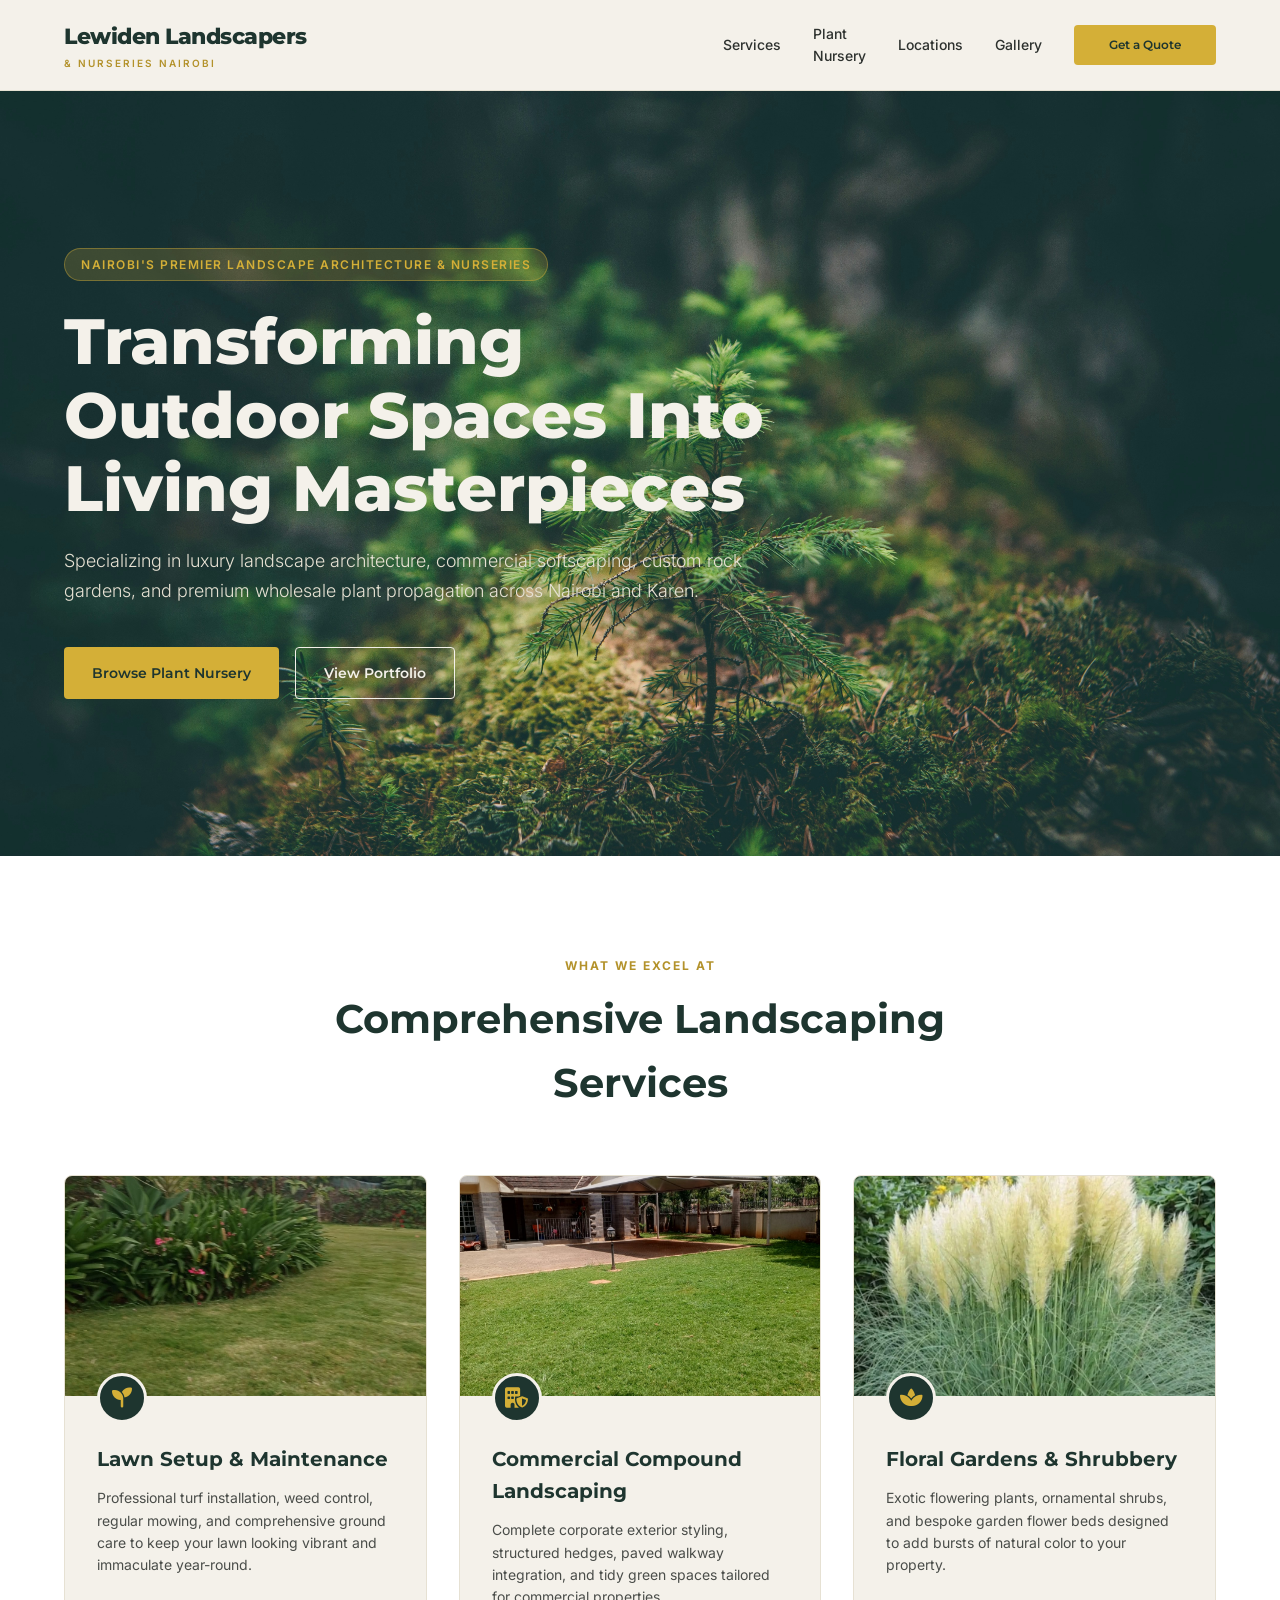
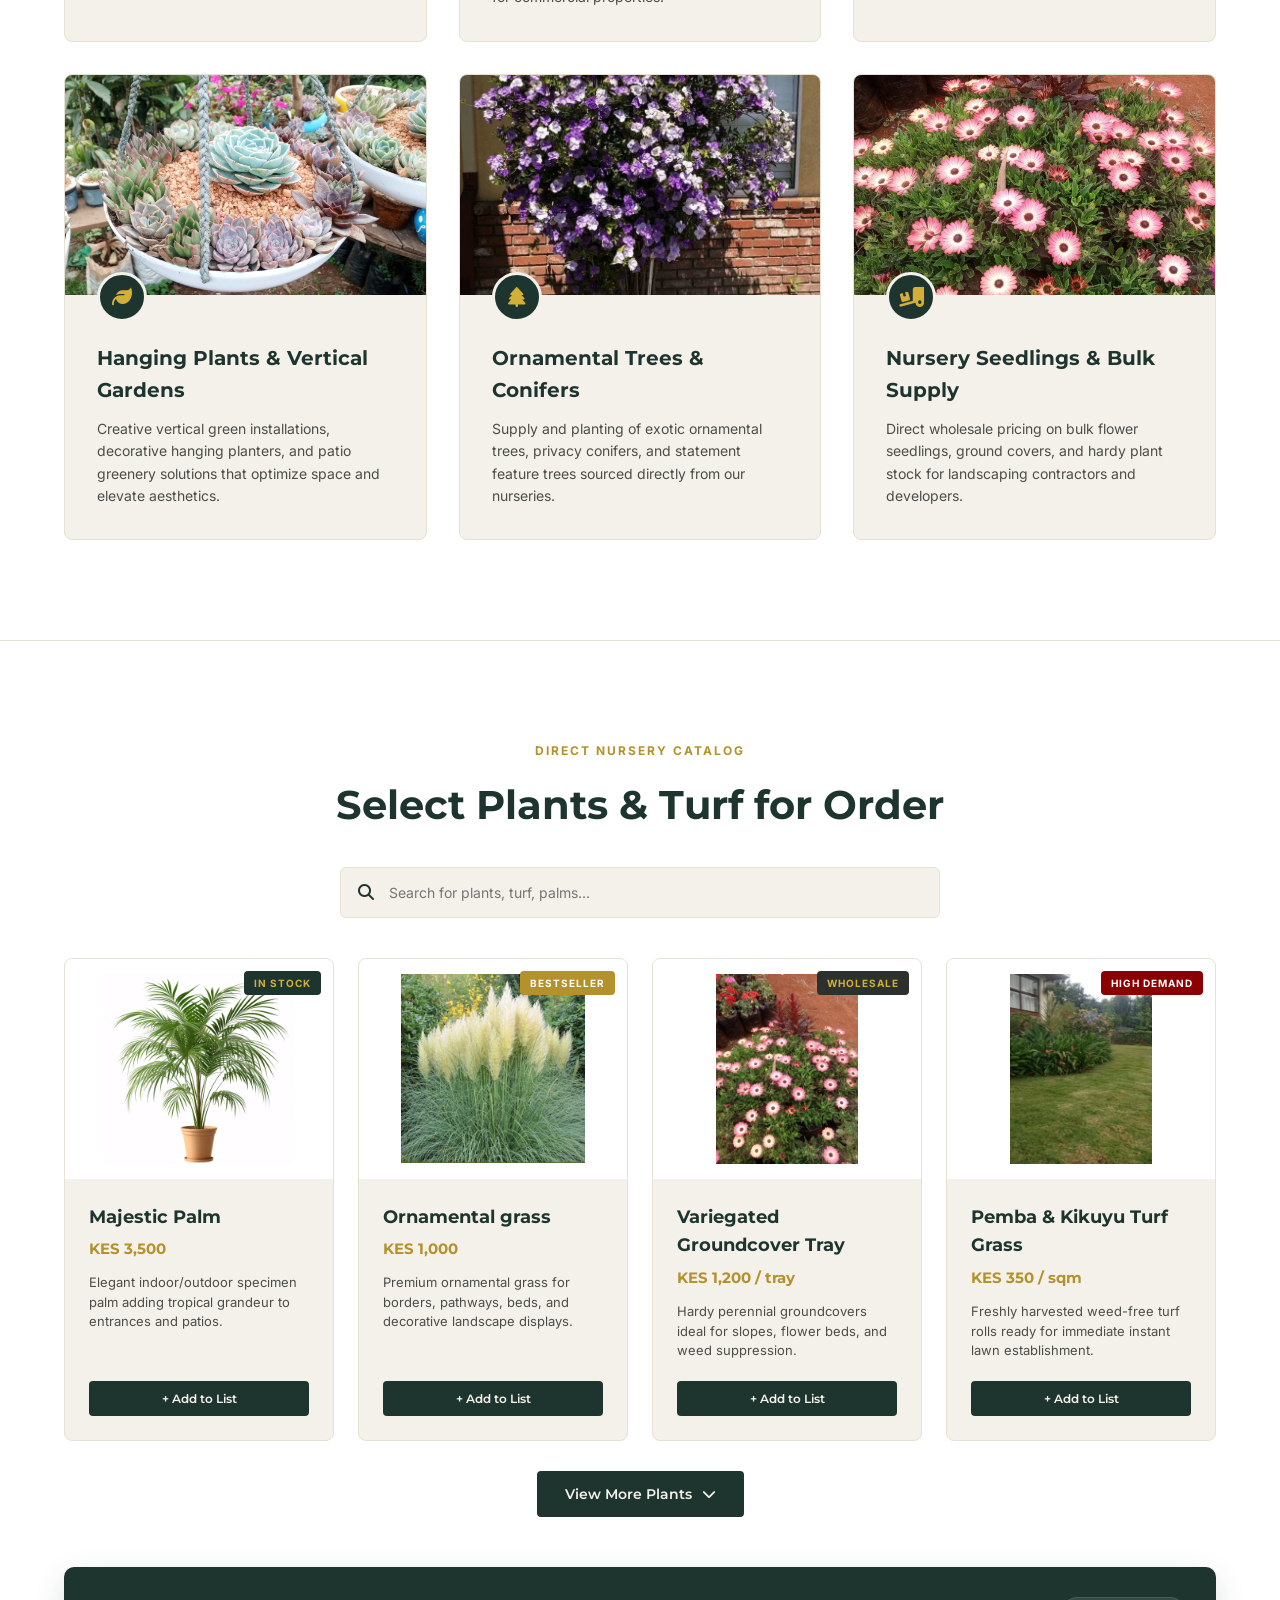
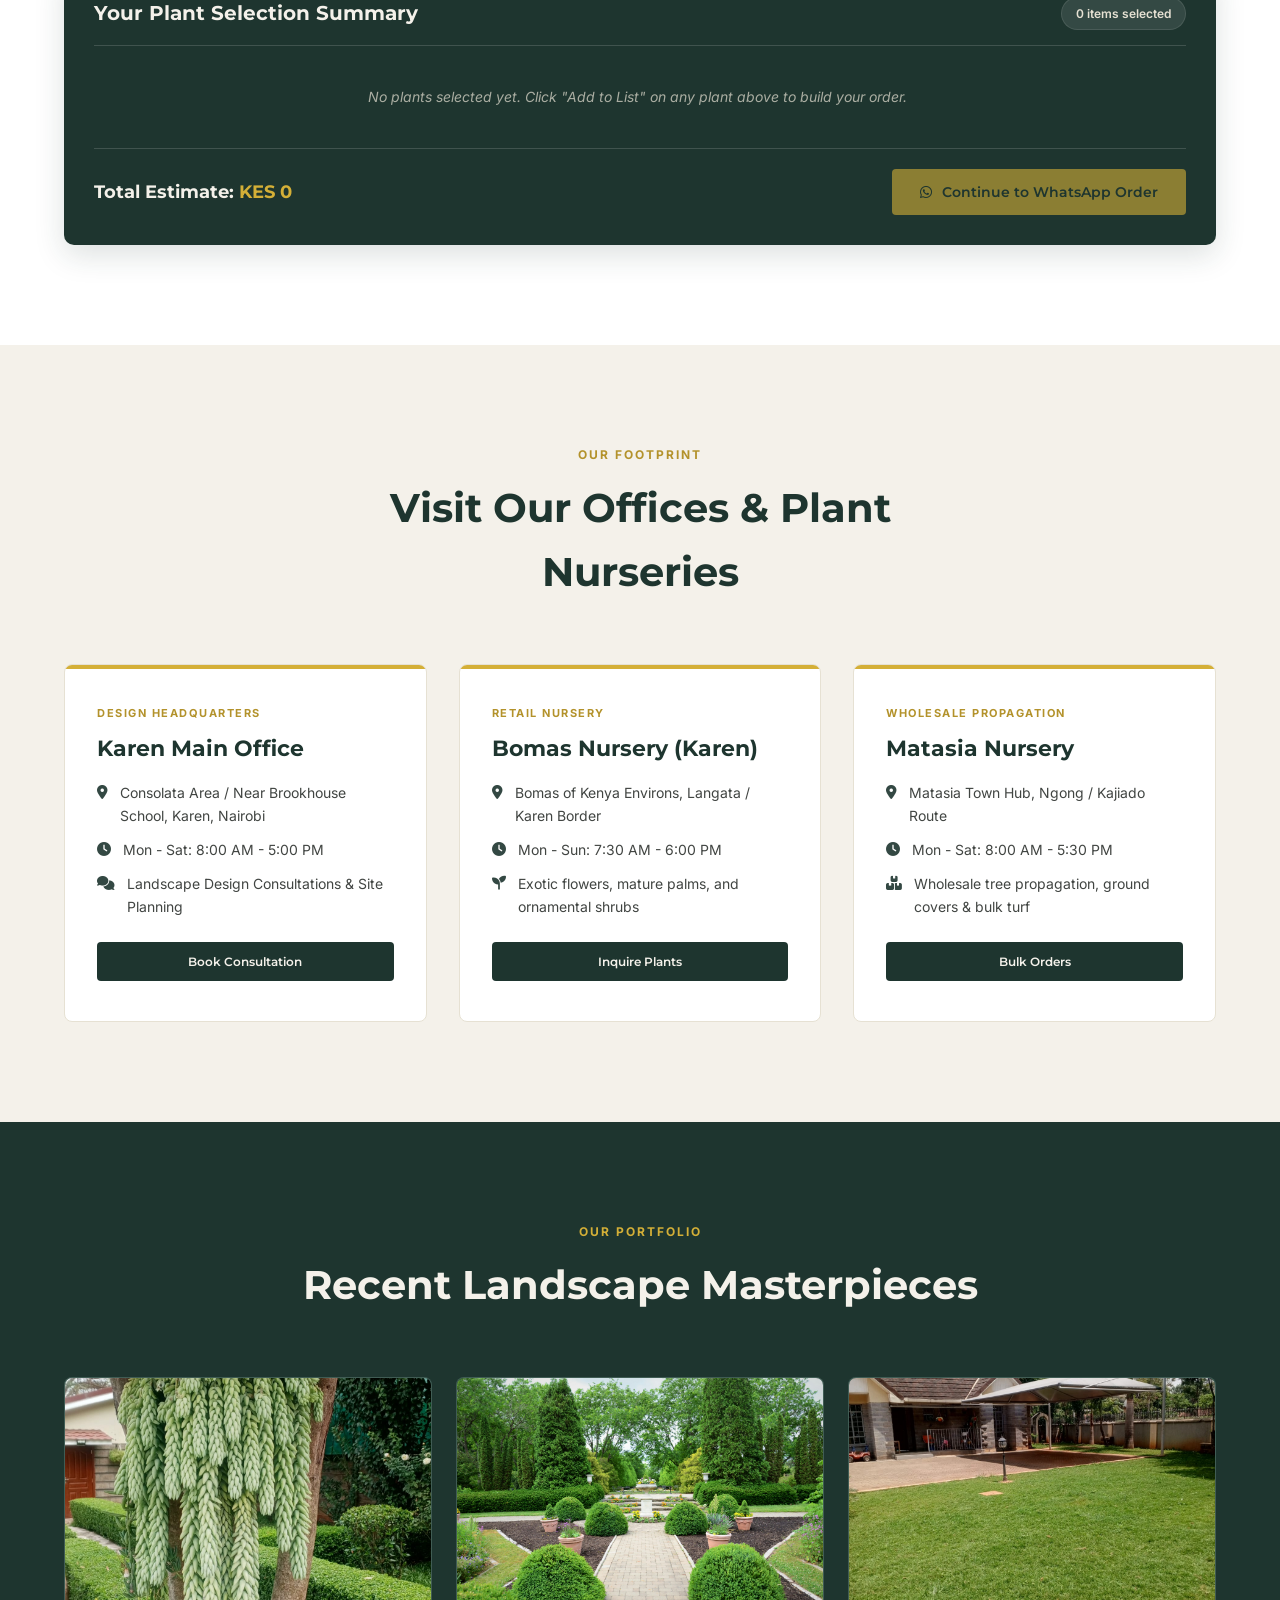
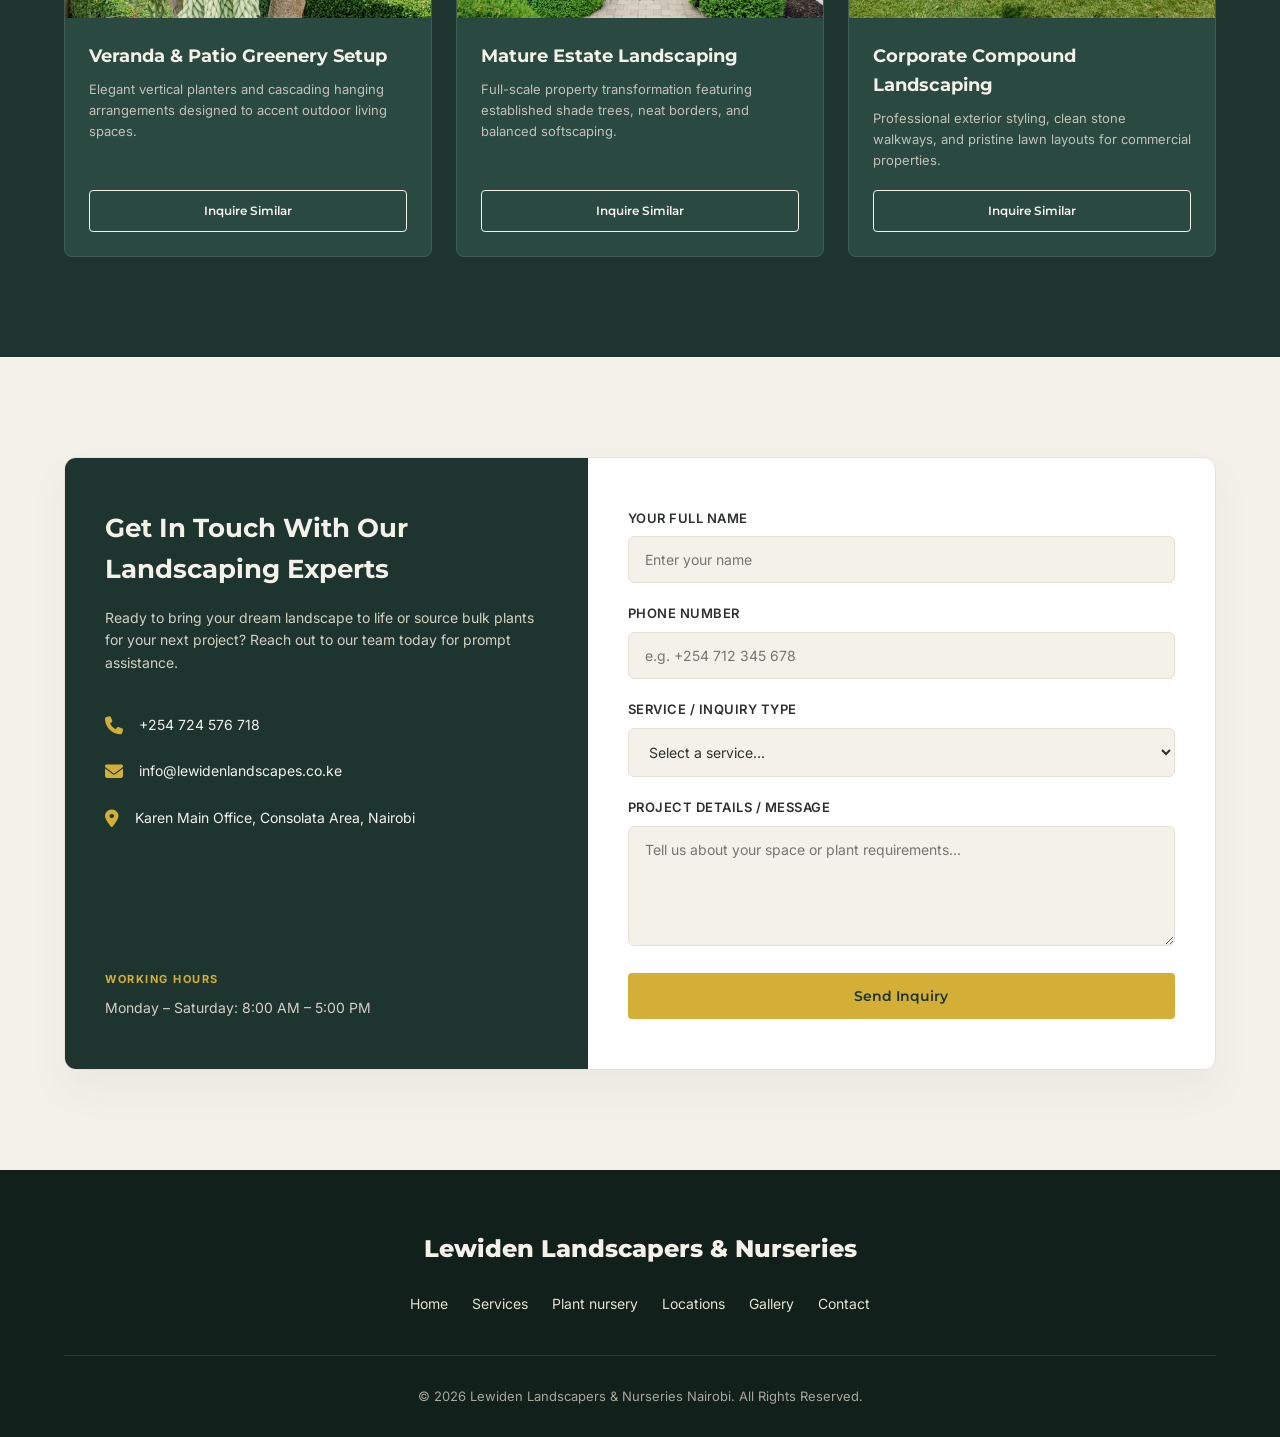
==== commit b37146ba: "Update plant catalog and add new cards" ====
--- a/index.html
+++ b/index.html
@@ -1,15 +1,15 @@
 <!DOCTYPE html>
+
 <html lang="en">
 <head>
-    <meta charset="UTF-8">
-    <meta name="viewport" content="width=device-width, initial-scale=1.0">
-    <title>Lewiden Landscapers & Nurseries | Luxury Landscape Architecture & Plant Nursery Nairobi</title>
-    <link rel="preconnect" href="https://fonts.googleapis.com">
-    <link rel="preconnect" href="https://fonts.gstatic.com" crossorigin>
-    <link href="https://fonts.googleapis.com/css2?family=Inter:wght@300;400;500;600&family=Montserrat:wght@400;500;600;700;800&display=swap" rel="stylesheet">
-    <link rel="stylesheet" href="https://cdnjs.cloudflare.com/ajax/libs/font-awesome/6.4.0/css/all.min.css">
-    
-    <style>
+<meta charset="utf-8"/>
+<meta content="width=device-width, initial-scale=1.0" name="viewport"/>
+<title>Lewiden Landscapers &amp; Nurseries | Luxury Landscape Architecture &amp; Plant Nursery Nairobi</title>
+<link href="https://fonts.googleapis.com" rel="preconnect"/>
+<link crossorigin="" href="https://fonts.gstatic.com" rel="preconnect"/>
+<link href="https://fonts.googleapis.com/css2?family=Inter:wght@300;400;500;600&amp;family=Montserrat:wght@400;500;600;700;800&amp;display=swap" rel="stylesheet"/>
+<link href="https://cdnjs.cloudflare.com/ajax/libs/font-awesome/6.4.0/css/all.min.css" rel="stylesheet"/>
+<style>
         :root {
             --forest-green: #1E352F;
             --forest-green-light: #2A4941;
@@ -346,7 +346,7 @@
             line-height: 1.6;
         }
 
-        /* Plant Shop Section Styles */
+        /* Plant Nursery Section Styles */
         .plant-shop-section {
             padding: 100px 0;
             background-color: var(--white);
@@ -358,6 +358,69 @@
             grid-template-columns: repeat(auto-fit, minmax(260px, 1fr));
             gap: 24px;
             margin-bottom: 60px;
+        }
+
+        /* Plant Catalog Search & View More */
+        .plant-search-wrapper {
+            max-width: 600px;
+            margin: -30px auto 40px;
+            position: relative;
+        }
+
+        .plant-search-wrapper i {
+            position: absolute;
+            left: 18px;
+            top: 50%;
+            transform: translateY(-50%);
+            color: var(--forest-green);
+            font-size: 16px;
+        }
+
+        #plantSearch {
+            width: 100%;
+            padding: 16px 20px 16px 48px;
+            border: 1px solid var(--warm-sand-dark);
+            background-color: var(--warm-sand);
+            border-radius: 6px;
+            font-family: 'Inter', sans-serif;
+            font-size: 14px;
+            color: var(--charcoal);
+            transition: var(--transition);
+        }
+
+        #plantSearch:focus {
+            outline: none;
+            border-color: var(--forest-green);
+            background-color: var(--white);
+            box-shadow: 0 0 0 3px rgba(30, 53, 47, 0.1);
+        }
+
+        .plant-card.hidden-plant {
+            display: none;
+        }
+
+        /* Keep every nursery product image the same size */
+        .plant-image {
+            width: 100%;
+            height: 240px;
+            overflow: hidden;
+        }
+
+        .plant-image img {
+            width: 100%;
+            height: 100%;
+            object-fit: cover;
+            display: block;
+        }
+
+        .view-more-wrapper {
+            text-align: center;
+            margin-top: -30px;
+            margin-bottom: 50px;
+        }
+
+        #viewMorePlants {
+            min-width: 180px;
         }
 
         .plant-card {
@@ -596,7 +659,7 @@
         .total-price-display span {
             color: var(--muted-gold);
         }
-        /* End Plant Shop Styles */
+        /* End Plant Nursery Styles */
 
         .locations-section {
             padding: 100px 0;
@@ -918,380 +981,416 @@
     </style>
 </head>
 <body>
-
-    <header id="top">
-        <div class="container nav-container">
-            <a href="#top" class="logo">
-                <span class="logo-title">Lewiden Landscapers</span>
-                <span class="logo-sub">& Nurseries Nairobi</span>
-            </a>
-            
-            <nav class="nav-menu" id="navMenu">
-                <a href="#services" class="nav-link">Services</a>
-                <a href="#plant-shop" class="nav-link">Plant Shop</a>
-                <a href="#locations" class="nav-link">Locations</a>
-                <a href="#gallery" class="nav-link">Gallery</a>
-                <a href="#contact" class="btn btn-gold btn-sm">Get a Quote</a>
-            </nav>
-
-            <div class="mobile-toggle" id="mobileToggle">
-                <i class="fa-solid fa-bars"></i>
-            </div>
-        </div>
-    </header>
-
-    <section class="hero">
-        <img src="image/whiteflower.jpeg" alt="Hero Background" class="hero-bg-img">
-        <div class="container">
-            <div class="hero-content">
-                <span class="hero-badge">Nairobi's Premier Landscape Architecture & Nurseries</span>
-                <h1>Transforming Outdoor Spaces Into Living Masterpieces</h1>
-                <p>Specializing in luxury landscape architecture, commercial softscaping, custom rock gardens, and premium wholesale plant propagation across Nairobi and Karen.</p>
-                <div class="hero-btns">
-                    <a href="#plant-shop" class="btn btn-gold">Browse Plant Shop</a>
-                    <a href="#gallery" class="btn btn-outline">View Portfolio</a>
-                </div>
-            </div>
-        </div>
-    </section>
-
-    <section id="services" class="services-section">
-        <div class="container">
-            <div class="section-header">
-                <span class="section-subtitle">What We Excel At</span>
-                <h2 class="section-title">Comprehensive Landscaping Services</h2>
-            </div>
-
-            <div class="services-grid">
-                <div class="service-card">
-                    <div class="service-img-wrapper">
-                        <img src="image/grass.jpeg" alt="Lawn Setup & Maintenance">
-                    </div>
-                    <div class="service-body">
-                        <div class="service-icon"><i class="fa-solid fa-seedling"></i></div>
-                        <h3>Lawn Setup & Maintenance</h3>
-                        <p>Professional turf installation, weed control, regular mowing, and comprehensive ground care to keep your lawn looking vibrant and immaculate year-round.</p>
-                    </div>
-                </div>
-
-                <div class="service-card">
-                    <div class="service-img-wrapper">
-                        <img src="image/grass2.jpeg" alt="Commercial Compound Landscaping">
-                    </div>
-                    <div class="service-body">
-                        <div class="service-icon"><i class="fa-solid fa-building-shield"></i></div>
-                        <h3>Commercial Compound Landscaping</h3>
-                        <p>Complete corporate exterior styling, structured hedges, paved walkway integration, and tidy green spaces tailored for commercial properties.</p>
-                    </div>
-                </div>
-
-                <div class="service-card">
-                    <div class="service-img-wrapper">
-                        <img src="image/whiteflower.jpeg" alt="Floral Gardens & Shrubbery">
-                    </div>
-                    <div class="service-body">
-                        <div class="service-icon"><i class="fa-solid fa-spa"></i></div>
-                        <h3>Floral Gardens & Shrubbery</h3>
-                        <p>Exotic flowering plants, ornamental shrubs, and bespoke garden flower beds designed to add bursts of natural color to your property.</p>
-                    </div>
-                </div>
-
-                <div class="service-card">
-                    <div class="service-img-wrapper">
-                        <img src="image/hangings2.jpeg" alt="Hanging Plants & Vertical Gardens">
-                    </div>
-                    <div class="service-body">
-                        <div class="service-icon"><i class="fa-solid fa-leaf"></i></div>
-                        <h3>Hanging Plants & Vertical Gardens</h3>
-                        <p>Creative vertical green installations, decorative hanging planters, and patio greenery solutions that optimize space and elevate aesthetics.</p>
-                    </div>
-                </div>
-
-                <div class="service-card">
-                    <div class="service-img-wrapper">
-                        <img src="image/treeblue.jpeg" alt="Ornamental Trees & Conifers">
-                    </div>
-                    <div class="service-body">
-                        <div class="service-icon"><i class="fa-solid fa-tree"></i></div>
-                        <h3>Ornamental Trees & Conifers</h3>
-                        <p>Supply and planting of exotic ornamental trees, privacy conifers, and statement feature trees sourced directly from our nurseries.</p>
-                    </div>
-                </div>
-
-                <div class="service-card">
-                    <div class="service-img-wrapper">
-                        <img src="image/daisy.jpeg" alt="Nursery Seedlings & Bulk Supply">
-                    </div>
-                    <div class="service-body">
-                        <div class="service-icon"><i class="fa-solid fa-truck-ramp-box"></i></div>
-                        <h3>Nursery Seedlings & Bulk Supply</h3>
-                        <p>Direct wholesale pricing on bulk flower seedlings, ground covers, and hardy plant stock for landscaping contractors and developers.</p>
-                    </div>
-                </div>
-            </div>
-        </div>
-    </section>
-
-    <!-- Interactive Plant Shop & WhatsApp Order Section -->
-    <section id="plant-shop" class="plant-shop-section">
-        <div class="container">
-            <div class="section-header">
-                <span class="section-subtitle">Direct Nursery Catalog</span>
-                <h2 class="section-title">Select Plants & Turf for Order</h2>
-            </div>
-
-            <div class="plant-grid">
-                <!-- Plant 1 -->
-                <div class="plant-card">
-                    <span class="plant-badge">In Stock</span>
-                    <div class="plant-img-wrapper">
-                        <img src="image/palmtree.jpg" alt="Majestic Palm">
-                    </div>
-                    <div class="plant-body">
-                        <div>
-                            <h3>Majestic Palm</h3>
-                            <div class="plant-price">KES 3,500</div>
-                            <p>Elegant indoor/outdoor specimen palm adding tropical grandeur to entrances and patios.</p>
-                        </div>
-                        <button class="btn btn-forest btn-sm add-to-list-btn" data-name="Majestic Palm" data-price="3500">+ Add to List</button>
-                    </div>
-                </div>
-
-                <!-- Plant 2 -->
-                <div class="plant-card">
-                    <span class="plant-badge" style="background-color: var(--muted-gold-dark); color: var(--white);">Bestseller</span>
-                    <div class="plant-img-wrapper">
-                        <img src="image/whiteflower.jpeg" alt="Exotic Orchid Specimen">
-                    </div>
-                    <div class="plant-body">
-                        <div>
-                            <h3>Ornamental grass</h3>
-                            <div class="plant-price">KES 1,000</div>
-                            <p>Vibrant flowering orchids cultivated in prime climate nurseries for lasting indoor blooms.</p>
-                        </div>
-                        <button class="btn btn-forest btn-sm add-to-list-btn" data-name="Exotic Orchid Specimen" data-price="2000">+ Add to List</button>
-                    </div>
-                </div>
-
-                <!-- Plant 3 -->
-                <div class="plant-card">
-                    <span class="plant-badge" style="background-color: #2D312E; color: var(--muted-gold);">Wholesale</span>
-                    <div class="plant-img-wrapper">
-                        <img src="image/daisy.jpeg" alt="Variegated Groundcover Tray">
-                    </div>
-                    <div class="plant-body">
-                        <div>
-                            <h3>Variegated Groundcover Tray</h3>
-                            <div class="plant-price">KES 1,200 / tray</div>
-                            <p>Hardy perennial groundcovers ideal for slopes, flower beds, and weed suppression.</p>
-                        </div>
-                        <button class="btn btn-forest btn-sm add-to-list-btn" data-name="Variegated Groundcover Tray" data-price="1200">+ Add to List</button>
-                    </div>
-                </div>
-
-                <!-- Plant 4 -->
-                <div class="plant-card">
-                    <span class="plant-badge" style="background-color: #8b0000; color: #fff;">High Demand</span>
-                    <div class="plant-img-wrapper">
-                        <img src="image/grass.jpeg" alt="Pemba & Kikuyu Turf Grass">
-                    </div>
-                    <div class="plant-body">
-                        <div>
-                            <h3>Pemba & Kikuyu Turf Grass</h3>
-                            <div class="plant-price">KES 350 / sqm</div>
-                            <p>Freshly harvested weed-free turf rolls ready for immediate instant lawn establishment.</p>
-                        </div>
-                        <button class="btn btn-forest btn-sm add-to-list-btn" data-name="Pemba & Kikuyu Turf Grass" data-price="350">+ Add to List</button>
-                    </div>
-                </div>
-            </div>
-
-            <!-- Your Plant Selection Summary Box -->
-            <div class="order-summary-box">
-                <div class="order-summary-header">
-                    <h3>Your Plant Selection Summary</h3>
-                    <div class="item-counter-badge" id="itemCounterBadge">0 items selected</div>
-                </div>
-
-                <div class="selected-items-list" id="selectedItemsList">
-                    <div class="empty-cart-text">No plants selected yet. Click "Add to List" on any plant above to build your order.</div>
-                </div>
-
-                <div class="order-summary-footer">
-                    <div class="total-price-display">Total Estimate: <span id="totalPriceDisplay">KES 0</span></div>
-                    <button class="btn btn-gold" id="whatsappOrderBtn" disabled style="opacity: 0.6; cursor: not-allowed;">
-                        <i class="fa-brands fa-whatsapp"></i> Continue to WhatsApp Order
+<header id="top">
+<div class="container nav-container">
+<a class="logo" href="#top">
+<span class="logo-title">Lewiden Landscapers</span>
+<span class="logo-sub">&amp; Nurseries Nairobi</span>
+</a>
+<nav class="nav-menu" id="navMenu">
+<a class="nav-link" href="#services">Services</a>
+<a class="nav-link" href="#plant-shop">Plant Nursery</a>
+<a class="nav-link" href="#locations">Locations</a>
+<a class="nav-link" href="#gallery">Gallery</a>
+<a class="btn btn-gold btn-sm" href="#contact">Get a Quote</a>
+</nav>
+<div class="mobile-toggle" id="mobileToggle">
+<i class="fa-solid fa-bars"></i>
+</div>
+</div>
+</header>
+<section class="hero">
+<img alt="Hero Background" class="hero-bg-img" src="image/background .jpg"/>
+<div class="container">
+<div class="hero-content">
+<span class="hero-badge">Nairobi's Premier Landscape Architecture &amp; Nurseries</span>
+<h1>Transforming Outdoor Spaces Into Living Masterpieces</h1>
+<p>Specializing in luxury landscape architecture, commercial softscaping, custom rock gardens, and premium wholesale plant propagation across Nairobi and Karen.</p>
+<div class="hero-btns">
+<a class="btn btn-gold" href="#plant-shop">Browse Plant Nursery</a>
+<a class="btn btn-outline" href="#gallery">View Portfolio</a>
+</div>
+</div>
+</div>
+</section>
+<section class="services-section" id="services">
+<div class="container">
+<div class="section-header">
+<span class="section-subtitle">What We Excel At</span>
+<h2 class="section-title">Comprehensive Landscaping Services</h2>
+</div>
+<div class="services-grid">
+<div class="service-card">
+<div class="service-img-wrapper">
+<img alt="Lawn Setup &amp; Maintenance" src="image/grass.jpeg"/>
+</div>
+<div class="service-body">
+<div class="service-icon"><i class="fa-solid fa-seedling"></i></div>
+<h3>Lawn Setup &amp; Maintenance</h3>
+<p>Professional turf installation, weed control, regular mowing, and comprehensive ground care to keep your lawn looking vibrant and immaculate year-round.</p>
+</div>
+</div>
+<div class="service-card">
+<div class="service-img-wrapper">
+<img alt="Commercial Compound Landscaping" src="image/grass2.jpeg"/>
+</div>
+<div class="service-body">
+<div class="service-icon"><i class="fa-solid fa-building-shield"></i></div>
+<h3>Commercial Compound Landscaping</h3>
+<p>Complete corporate exterior styling, structured hedges, paved walkway integration, and tidy green spaces tailored for commercial properties.</p>
+</div>
+</div>
+<div class="service-card">
+<div class="service-img-wrapper">
+<img alt="Floral Gardens &amp; Shrubbery" src="image/whiteflower.jpeg"/>
+</div>
+<div class="service-body">
+<div class="service-icon"><i class="fa-solid fa-spa"></i></div>
+<h3>Floral Gardens &amp; Shrubbery</h3>
+<p>Exotic flowering plants, ornamental shrubs, and bespoke garden flower beds designed to add bursts of natural color to your property.</p>
+</div>
+</div>
+<div class="service-card">
+<div class="service-img-wrapper">
+<img alt="Hanging Plants &amp; Vertical Gardens" src="image/hangings2.jpeg"/>
+</div>
+<div class="service-body">
+<div class="service-icon"><i class="fa-solid fa-leaf"></i></div>
+<h3>Hanging Plants &amp; Vertical Gardens</h3>
+<p>Creative vertical green installations, decorative hanging planters, and patio greenery solutions that optimize space and elevate aesthetics.</p>
+</div>
+</div>
+<div class="service-card">
+<div class="service-img-wrapper">
+<img alt="Ornamental Trees &amp; Conifers" src="image/treeblue.jpeg"/>
+</div>
+<div class="service-body">
+<div class="service-icon"><i class="fa-solid fa-tree"></i></div>
+<h3>Ornamental Trees &amp; Conifers</h3>
+<p>Supply and planting of exotic ornamental trees, privacy conifers, and statement feature trees sourced directly from our nurseries.</p>
+</div>
+</div>
+<div class="service-card">
+<div class="service-img-wrapper">
+<img alt="Nursery Seedlings &amp; Bulk Supply" src="image/daisy.jpeg"/>
+</div>
+<div class="service-body">
+<div class="service-icon"><i class="fa-solid fa-truck-ramp-box"></i></div>
+<h3>Nursery Seedlings &amp; Bulk Supply</h3>
+<p>Direct wholesale pricing on bulk flower seedlings, ground covers, and hardy plant stock for landscaping contractors and developers.</p>
+</div>
+</div>
+</div>
+</div>
+</section>
+<!-- Interactive Plant Nursery & WhatsApp Order Section -->
+<section class="plant-shop-section" id="plant-shop">
+<div class="container">
+<div class="section-header">
+<span class="section-subtitle">Direct Nursery Catalog</span>
+<h2 class="section-title">Select Plants &amp; Turf for Order</h2>
+</div>
+<!-- Plant Search Bar -->
+<div class="plant-search-wrapper">
+<i class="fa-solid fa-magnifying-glass"></i>
+<input id="plantSearch" placeholder="Search for plants, turf, palms..." type="text"/>
+</div>
+<div class="plant-grid">
+<!-- Plant 1 -->
+<div class="plant-card">
+<span class="plant-badge">In Stock</span>
+<div class="plant-img-wrapper">
+<img alt="Majestic Palm" src="image/palmtree.jpg"/>
+</div>
+<div class="plant-body">
+<div>
+<h3>Majestic Palm</h3>
+<div class="plant-price">KES 3,500</div>
+<p>Elegant indoor/outdoor specimen palm adding tropical grandeur to entrances and patios.</p>
+</div>
+<button class="btn btn-forest btn-sm add-to-list-btn" data-name="Majestic Palm" data-price="3500">+ Add to List</button>
+</div>
+</div>
+<!-- Plant 2 -->
+<div class="plant-card">
+<span class="plant-badge" style="background-color: var(--muted-gold-dark); color: var(--white);">Bestseller</span>
+<div class="plant-img-wrapper">
+<img alt="Ornamental grass" src="image/whiteflower.jpeg"/>
+</div>
+<div class="plant-body">
+<div>
+<h3>Ornamental grass</h3>
+<div class="plant-price">KES 1,000</div>
+<p>Premium ornamental grass for borders, pathways, beds, and decorative landscape displays.</p>
+</div>
+<button class="btn btn-forest btn-sm add-to-list-btn" data-name="Ornamental grass" data-price="1000">+ Add to List</button>
+</div>
+</div>
+<!-- Plant 3 -->
+<div class="plant-card">
+<span class="plant-badge" style="background-color: #2D312E; color: var(--muted-gold);">Wholesale</span>
+<div class="plant-img-wrapper">
+<img alt="Variegated Groundcover Tray" src="image/daisy.jpeg"/>
+</div>
+<div class="plant-body">
+<div>
+<h3>Variegated Groundcover Tray</h3>
+<div class="plant-price">KES 1,200 / tray</div>
+<p>Hardy perennial groundcovers ideal for slopes, flower beds, and weed suppression.</p>
+</div>
+<button class="btn btn-forest btn-sm add-to-list-btn" data-name="Variegated Groundcover Tray" data-price="1200">+ Add to List</button>
+</div>
+</div>
+<!-- Plant 4 -->
+<div class="plant-card">
+<span class="plant-badge" style="background-color: #8b0000; color: #fff;">High Demand</span>
+<div class="plant-img-wrapper">
+<img alt="Pemba &amp; Kikuyu Turf Grass" src="image/grass.jpeg"/>
+</div>
+<div class="plant-body">
+<div>
+<h3>Pemba &amp; Kikuyu Turf Grass</h3>
+<div class="plant-price">KES 350 / sqm</div>
+<p>Freshly harvested weed-free turf rolls ready for immediate instant lawn establishment.</p>
+</div>
+<button class="btn btn-forest btn-sm add-to-list-btn" data-name="Pemba &amp; Kikuyu Turf Grass" data-price="350">+ Add to List</button>
+</div>
+</div>
+<!-- Additional Nursery Plants -->
+<div class="plant-card"><div class="plant-image"><img alt="Premium Rose Bush" src="image/rose.jpg"/></div><div class="plant-info"><h3>Premium Rose Bush</h3><p>Classic flowering rose, ideal for gardens and landscaping.</p><div class="plant-footer"><span class="plant-price">KES 800</span><button class="btn btn-forest btn-sm add-to-list-btn" data-name="Premium Rose Bush" data-price="800">+ Add to List</button></div></div></div>
+<div class="plant-card"><div class="plant-image"><img alt="Premium Orchid" src="https://images.unsplash.com/photo-1560717789-0ac7c58ac90a?auto=format&amp;fit=crop&amp;w=800&amp;q=80"/></div><div class="plant-info"><h3>Premium Orchid</h3><p>Elegant exotic flowering plant for premium displays.</p><div class="plant-footer"><span class="plant-price">KES 3,500</span><button class="btn btn-forest btn-sm add-to-list-btn" data-name="Premium Orchid" data-price="3500">+ Add to List</button></div></div></div>
+<div class="plant-card"><div class="plant-image"><img alt="Bougainvillea" src="image/Bougainvillea.jpg"/></div><div class="plant-info"><h3>Bougainvillea</h3><p>Colourful climbing shrub for fences, walls and sunny gardens.</p><div class="plant-footer"><span class="plant-price">KES 700</span><button class="btn btn-forest btn-sm add-to-list-btn" data-name="Bougainvillea" data-price="700">+ Add to List</button></div></div></div>
+<div class="plant-card"><div class="plant-image"><img alt="Hibiscus" src="image/Hibiscus.jpg"/></div><div class="plant-info"><h3>Hibiscus</h3><p>Tropical flowering shrub with large colourful blooms.</p><div class="plant-footer"><span class="plant-price">KES 650</span><button class="btn btn-forest btn-sm add-to-list-btn" data-name="Hibiscus" data-price="650">+ Add to List</button></div></div></div>
+<div class="plant-card"><div class="plant-image"><img alt="Geranium" src="image/Geranium.jpg"/></div><div class="plant-info"><h3>Geranium</h3><p>Bright, long-flowering plant for beds, pots and balconies.</p><div class="plant-footer"><span class="plant-price">KES 450</span><button class="btn btn-forest btn-sm add-to-list-btn" data-name="Geranium" data-price="450">+ Add to List</button></div></div></div>
+<div class="plant-card"><div class="plant-image"><img alt="Petunia" src="image/Petunia.jpg"/></div><div class="plant-info"><h3>Petunia</h3><p>Colourful flowering plant for borders, baskets and containers.</p><div class="plant-footer"><span class="plant-price">KES 350</span><button class="btn btn-forest btn-sm add-to-list-btn" data-name="Petunia" data-price="350">+ Add to List</button></div></div></div>
+<div class="plant-card"><div class="plant-image"><img alt="Lavender" src="image/Lavender.jpg"/></div><div class="plant-info"><h3>Lavender</h3><p>Fragrant flowering plant with beautiful purple blooms.</p><div class="plant-footer"><span class="plant-price">KES 900</span><button class="btn btn-forest btn-sm add-to-list-btn" data-name="Lavender" data-price="900">+ Add to List</button></div></div></div>
+<div class="plant-card"><div class="plant-image"><img alt="Sunflower" src="image/Sunflower.jpg"/></div><div class="plant-info"><h3>Sunflower</h3><p>Cheerful tall flowering plant for sunny garden spaces.</p><div class="plant-footer"><span class="plant-price">KES 300</span><button class="btn btn-forest btn-sm add-to-list-btn" data-name="Sunflower" data-price="300">+ Add to List</button></div></div></div>
+<div class="plant-card"><div class="plant-image"><img alt="Bird of Paradise" src="image/Bird of Paradise.jpg"/></div><div class="plant-info"><h3>Bird of Paradise</h3><p>Striking architectural tropical plant for premium landscapes.</p><div class="plant-footer"><span class="plant-price">KES 4,500</span><button class="btn btn-forest btn-sm add-to-list-btn" data-name="Bird of Paradise" data-price="4500">+ Add to List</button></div></div></div>
+<div class="plant-card"><div class="plant-image"><img alt="Hydrangea" src="image/Hydrangea.jpg"/></div><div class="plant-info"><h3>Hydrangea</h3><p>Premium flowering shrub with large decorative flower clusters.</p><div class="plant-footer"><span class="plant-price">KES 2,500</span><button class="btn btn-forest btn-sm add-to-list-btn" data-name="Hydrangea" data-price="2500">+ Add to List</button></div></div></div>
+<div class="plant-card"><div class="plant-image"><img alt="Areca Palm" src="image/Areca Palm.jpg"/></div><div class="plant-info"><h3>Areca Palm</h3><p>Popular lush palm for homes, offices and landscapes.</p><div class="plant-footer"><span class="plant-price">KES 2,000</span><button class="btn btn-forest btn-sm add-to-list-btn" data-name="Areca Palm" data-price="2000">+ Add to List</button></div></div></div>
+<div class="plant-card"><div class="plant-image"><img alt="Fan Palm" src="image/Fan Palm.jpg"/></div><div class="plant-info"><h3>Fan Palm</h3><p>Elegant statement palm suited for gardens and entrances.</p><div class="plant-footer"><span class="plant-price">KES 5,000</span><button class="btn btn-forest btn-sm add-to-list-btn" data-name="Fan Palm" data-price="5000">+ Add to List</button></div></div></div>
+<div class="plant-card"><div class="plant-image"><img alt="Snake Plant" src="image/Snake Plant.jpg"/></div><div class="plant-info"><h3>Snake Plant</h3><p>Hardy low-maintenance plant for indoor and outdoor spaces.</p><div class="plant-footer"><span class="plant-price">KES 1,200</span><button class="btn btn-forest btn-sm add-to-list-btn" data-name="Snake Plant" data-price="1200">+ Add to List</button></div></div></div>
+<div class="plant-card"><div class="plant-image"><img alt="Monstera Deliciosa" src="image/Monstera Deliciosa.jpg"/></div><div class="plant-info"><h3>Monstera Deliciosa</h3><p>Large-leaf tropical statement plant for modern spaces.</p><div class="plant-footer"><span class="plant-price">KES 3,000</span><button class="btn btn-forest btn-sm add-to-list-btn" data-name="Monstera Deliciosa" data-price="3000">+ Add to List</button></div></div></div>
+<div class="plant-card"><div class="plant-image"><img alt="Fiddle Leaf Fig" src="image/Fiddle Leaf Fig.jpg"/></div><div class="plant-info"><h3>Fiddle Leaf Fig</h3><p>Premium ornamental indoor tree with bold glossy leaves.</p><div class="plant-footer"><span class="plant-price">KES 4,000</span><button class="btn btn-forest btn-sm add-to-list-btn" data-name="Fiddle Leaf Fig" data-price="4000">+ Add to List</button></div></div></div>
+<div class="plant-card"><div class="plant-image"><img alt="Croton" src="image/Croton.jpg"/></div><div class="plant-info"><h3>Croton</h3><p>Vibrant foliage plant with rich yellow, red and green leaves.</p><div class="plant-footer"><span class="plant-price">KES 1,000</span><button class="btn btn-forest btn-sm add-to-list-btn" data-name="Croton" data-price="1000">+ Add to List</button></div></div></div>
+<div class="plant-card"><div class="plant-image"><img alt="Jasmine" src="image/Jasmine.jpg"/></div><div class="plant-info"><h3>Jasmine</h3><p>Sweetly fragrant flowering climber for gardens and pergolas.</p><div class="plant-footer"><span class="plant-price">KES 900</span><button class="btn btn-forest btn-sm add-to-list-btn" data-name="Jasmine" data-price="900">+ Add to List</button></div></div></div>
+<div class="plant-card"><div class="plant-image"><img alt="Ixora" src="image/Ixora.jpg"/></div><div class="plant-info"><h3>Ixora</h3><p>Dense tropical shrub producing clusters of colourful flowers.</p><div class="plant-footer"><span class="plant-price">KES 600</span><button class="btn btn-forest btn-sm add-to-list-btn" data-name="Ixora" data-price="600">+ Add to List</button></div></div></div>
+<div class="plant-card"><div class="plant-image"><img alt="Aloe Vera" src="image/Aloe Vera.jpg"/></div><div class="plant-info"><h3>Aloe Vera</h3><p>Useful hardy succulent with attractive sculptural foliage.</p><div class="plant-footer"><span class="plant-price">KES 500</span><button class="btn btn-forest btn-sm add-to-list-btn" data-name="Aloe Vera" data-price="500">+ Add to List</button></div></div></div>
+<div class="plant-card"><div class="plant-image"><img alt="Agave" src="image/Agave.jpg"/></div><div class="plant-info"><h3>Agave</h3><p>Dramatic drought-tolerant architectural succulent.</p><div class="plant-footer"><span class="plant-price">KES 1,500</span><button class="btn btn-forest btn-sm add-to-list-btn" data-name="Agave" data-price="1500">+ Add to List</button></div></div></div>
+<div class="plant-card"><div class="plant-image"><img alt="Marigold" src="image/Marigold.jpg"/></div><div class="plant-info"><h3>Marigold</h3><p>Easy colourful flowering plant for borders and beds.</p><div class="plant-footer"><span class="plant-price">KES 250</span><button class="btn btn-forest btn-sm add-to-list-btn" data-name="Marigold" data-price="250">+ Add to List</button></div></div></div>
+<div class="plant-card"><div class="plant-image"><img alt="Dahlia" src="image/Dahlia.jpg"/></div><div class="plant-info"><h3>Dahlia</h3><p>Showy premium flowers available in many colours and forms.</p><div class="plant-footer"><span class="plant-price">KES 1,200</span><button class="btn btn-forest btn-sm add-to-list-btn" data-name="Dahlia" data-price="1200">+ Add to List</button></div></div></div>
+<div class="plant-card"><div class="plant-image"><img alt="Chrysanthemum" src="image/Chrysanthemum.jpg"/></div><div class="plant-info"><h3>Chrysanthemum</h3><p>Popular flowering plant with long-lasting decorative blooms.</p><div class="plant-footer"><span class="plant-price">KES 700</span><button class="btn btn-forest btn-sm add-to-list-btn" data-name="Chrysanthemum" data-price="700">+ Add to List</button></div></div></div>
+<div class="plant-card"><div class="plant-image"><img alt="Coconut Palm" src="image/Coconut Palm.jpg"/></div><div class="plant-info"><h3>Coconut Palm</h3><p>Tropical feature palm for spacious gardens and resorts.</p><div class="plant-footer"><span class="plant-price">KES 6,000</span><button class="btn btn-forest btn-sm add-to-list-btn" data-name="Coconut Palm" data-price="6000">+ Add to List</button></div></div></div>
+<div class="plant-card"><div class="plant-image"><img alt="Royal Palm" src="image/Royal Palm.jpg"/></div><div class="plant-info"><h3>Royal Palm</h3><p>Premium tall palm for luxury properties and avenue planting.</p><div class="plant-footer"><span class="plant-price">KES 15,000</span><button class="btn btn-forest btn-sm add-to-list-btn" data-name="Royal Palm" data-price="15000">+ Add to List</button></div></div></div>
+<div class="plant-card"><div class="plant-image"><img alt="Bamboo Palm" src="image/Bamboo Palm.jpg"/></div><div class="plant-info"><h3>Bamboo Palm</h3><p>Graceful palm for shaded gardens and stylish interiors.</p><div class="plant-footer"><span class="plant-price">KES 2,800</span><button class="btn btn-forest btn-sm add-to-list-btn" data-name="Bamboo Palm" data-price="2800">+ Add to List</button></div></div></div>
+<div class="plant-card"><div class="plant-image"><img alt="Canna Lily" src="image/Canna Lily.jpg"/></div><div class="plant-info"><h3>Canna Lily</h3><p>Bold tropical foliage and colourful flowers for landscaping.</p><div class="plant-footer"><span class="plant-price">KES 800</span><button class="btn btn-forest btn-sm add-to-list-btn" data-name="Canna Lily" data-price="800">+ Add to List</button></div></div></div>
+<div class="plant-card"><div class="plant-image"><img alt="Anthurium" src="image/Anthurium.jpg"/></div><div class="plant-info"><h3>Anthurium</h3><p>Premium glossy-leaf plant with distinctive long-lasting flowers.</p><div class="plant-footer"><span class="plant-price">KES 2,200</span><button class="btn btn-forest btn-sm add-to-list-btn" data-name="Anthurium" data-price="2200">+ Add to List</button></div></div></div>
+<div class="plant-card"><div class="plant-image"><img alt="Peace Lily" src="image/Peace Lily.jpg"/></div><div class="plant-info"><h3>Peace Lily</h3><p>Elegant easy-care indoor flowering plant.</p><div class="plant-footer"><span class="plant-price">KES 1,500</span><button class="btn btn-forest btn-sm add-to-list-btn" data-name="Peace Lily" data-price="1500">+ Add to List</button></div></div></div>
+<div class="plant-card"><div class="plant-image"><img alt="ZZ Plant" src="image/ZZ Plant.jpg"/></div><div class="plant-info"><h3>ZZ Plant</h3><p>Extremely hardy premium indoor plant with glossy foliage.</p><div class="plant-footer"><span class="plant-price">KES 2,000</span><button class="btn btn-forest btn-sm add-to-list-btn" data-name="ZZ Plant" data-price="2000">+ Add to List</button></div></div></div>
+<div class="plant-card"><div class="plant-image"><img alt="Decorative Cactus" src="image/Decorative Cactus.jpg"/></div><div class="plant-info"><h3>Decorative Cactus</h3><p>Low-maintenance succulent collection for modern landscapes.</p><div class="plant-footer"><span class="plant-price">KES 700</span><button class="btn btn-forest btn-sm add-to-list-btn" data-name="Decorative Cactus" data-price="700">+ Add to List</button></div></div></div>
+<div class="plant-card"><div class="plant-image"><img alt="Succulent Collection" src="image/Succulent Collection.jpg"/></div><div class="plant-info"><h3>Succulent Collection</h3><p>Mixed decorative succulents for pots, gardens and gifts.</p><div class="plant-footer"><span class="plant-price">KES 1,000</span><button class="btn btn-forest btn-sm add-to-list-btn" data-name="Succulent Collection" data-price="1000">+ Add to List</button></div></div></div>
+<div class="plant-card"><div class="plant-image"><img alt="Lemon Tree" src="image/Lemon Tree.jpg"/></div><div class="plant-info"><h3>Lemon Tree</h3><p>Productive citrus tree for home gardens and orchards.</p><div class="plant-footer"><span class="plant-price">KES 1,500</span><button class="btn btn-forest btn-sm add-to-list-btn" data-name="Lemon Tree" data-price="1500">+ Add to List</button></div></div></div>
+<div class="plant-card"><div class="plant-image"><img alt="Grafted Mango Tree" src="image/Grafted Mango Tree.jpg"/></div><div class="plant-info"><h3>Grafted Mango Tree</h3><p>Quality fruit tree suitable for productive home gardens.</p><div class="plant-footer"><span class="plant-price">KES 2,500</span><button class="btn btn-forest btn-sm add-to-list-btn" data-name="Grafted Mango Tree" data-price="2500">+ Add to List</button></div></div></div>
+<div class="plant-card"><div class="plant-image"><img alt="Gardenia" src="image/Gardenia.jpg"/></div><div class="plant-info"><h3>Gardenia</h3><p>Premium fragrant shrub with elegant white flowers.</p><div class="plant-footer"><span class="plant-price">KES 1,800</span><button class="btn btn-forest btn-sm add-to-list-btn" data-name="Gardenia" data-price="1800">+ Add to List</button></div></div></div>
+</div>
+<!-- More Flowers, Shrubs, Trees & Premium Nursery Stock -->
+<div class="plant-card"><div class="plant-image"><img alt="Daisy" src="image/daisy.jpeg"/></div><div class="plant-info"><h3>Daisy</h3><p>Cheerful classic flowering plant for borders, beds and garden displays.</p><div class="plant-footer"><span class="plant-price">KES 350</span><button class="btn btn-forest btn-sm add-to-list-btn" data-name="Daisy" data-price="350">+ Add to List</button></div></div></div>
+<div class="plant-card"><div class="plant-image"><img alt="Tulip" src="image/Tulip.jpg"/></div><div class="plant-info"><h3>Tulip</h3><p>Elegant premium flowering plant for colourful decorative displays.</p><div class="plant-footer"><span class="plant-price">KES 900</span><button class="btn btn-forest btn-sm add-to-list-btn" data-name="Tulip" data-price="900">+ Add to List</button></div></div></div>
+<div class="plant-card"><div class="plant-image"><img alt="Oriental Lily" src="image/Oriental Lily.jpg"/></div><div class="plant-info"><h3>Oriental Lily</h3><p>Premium fragrant lily with dramatic blooms for special gardens.</p><div class="plant-footer"><span class="plant-price">KES 1,800</span><button class="btn btn-forest btn-sm add-to-list-btn" data-name="Oriental Lily" data-price="1800">+ Add to List</button></div></div></div>
+<div class="plant-card"><div class="plant-image"><img alt="Zinnia" src="image/Zinnia.jpg"/></div><div class="plant-info"><h3>Zinnia</h3><p>Bright long-lasting flowers perfect for sunny beds and borders.</p><div class="plant-footer"><span class="plant-price">KES 300</span><button class="btn btn-forest btn-sm add-to-list-btn" data-name="Zinnia" data-price="300">+ Add to List</button></div></div></div>
+<div class="plant-card"><div class="plant-image"><img alt="Frangipani" src="image/Frangipani.jpg"/></div><div class="plant-info"><h3>Frangipani</h3><p>Fragrant tropical flowering tree ideal for premium landscapes.</p><div class="plant-footer"><span class="plant-price">KES 3,500</span><button class="btn btn-forest btn-sm add-to-list-btn" data-name="Frangipani" data-price="3500">+ Add to List</button></div></div></div>
+<div class="plant-card"><div class="plant-image"><img alt="Plumeria" src="image/Plumeria.jpg"/></div><div class="plant-info"><h3>Plumeria</h3><p>Beautiful tropical flowering tree with a sweet fragrance.</p><div class="plant-footer"><span class="plant-price">KES 2,800</span><button class="btn btn-forest btn-sm add-to-list-btn" data-name="Plumeria" data-price="2800">+ Add to List</button></div></div></div>
+<div class="plant-card"><div class="plant-image"><img alt="Azalea" src="image/Azalea.jpg"/></div><div class="plant-info"><h3>Azalea</h3><p>Premium flowering shrub producing masses of colourful blooms.</p><div class="plant-footer"><span class="plant-price">KES 2,000</span><button class="btn btn-forest btn-sm add-to-list-btn" data-name="Azalea" data-price="2000">+ Add to List</button></div></div></div>
+<div class="plant-card"><div class="plant-image"><img alt="Rosemary" src="image/Rosemary.jpg"/></div><div class="plant-info"><h3>Rosemary</h3><p>Fragrant culinary and ornamental herb for gardens and pots.</p><div class="plant-footer"><span class="plant-price">KES 500</span><button class="btn btn-forest btn-sm add-to-list-btn" data-name="Rosemary" data-price="500">+ Add to List</button></div></div></div>
+<div class="plant-card"><div class="plant-image"><img alt="Mint" src="image/Mint.jpg"/></div><div class="plant-info"><h3>Mint</h3><p>Fresh aromatic herb suitable for kitchen gardens and containers.</p><div class="plant-footer"><span class="plant-price">KES 250</span><button class="btn btn-forest btn-sm add-to-list-btn" data-name="Mint" data-price="250">+ Add to List</button></div></div></div>
+<div class="plant-card"><div class="plant-image"><img alt="Sweet Basil" src="image/Sweet Basil.jpg"/></div><div class="plant-info"><h3>Sweet Basil</h3><p>Popular aromatic herb for fresh kitchen gardens and containers.</p><div class="plant-footer"><span class="plant-price">KES 300</span><button class="btn btn-forest btn-sm add-to-list-btn" data-name="Sweet Basil" data-price="300">+ Add to List</button></div></div></div>
+<div class="plant-card"><div class="plant-image"><img alt="Tomato Seedling" src="image/Tomato Seedling.jpg"/></div><div class="plant-info"><h3>Tomato Seedling</h3><p>Healthy vegetable seedling for productive home gardens.</p><div class="plant-footer"><span class="plant-price">KES 80</span><button class="btn btn-forest btn-sm add-to-list-btn" data-name="Tomato Seedling" data-price="80">+ Add to List</button></div></div></div>
+<div class="plant-card"><div class="plant-image"><img alt="Grafted Avocado Tree" src="image/Grafted Avocado Tree.jpg"/></div><div class="plant-info"><h3>Grafted Avocado Tree</h3><p>Quality fruit tree for productive farms and home gardens.</p><div class="plant-footer"><span class="plant-price">KES 2,500</span><button class="btn btn-forest btn-sm add-to-list-btn" data-name="Grafted Avocado Tree" data-price="2500">+ Add to List</button></div></div></div>
+<div class="plant-card"><div class="plant-image"><img alt="Premium Bougainvillea Tree" src="image/Premium Bougainvillea Tree.jpg"/></div><div class="plant-info"><h3>Bougainvillea Tree</h3><p>Mature colourful feature plant for gates, walls and luxury gardens.</p><div class="plant-footer"><span class="plant-price">KES 5,000</span><button class="btn btn-forest btn-sm add-to-list-btn" data-name="Premium Bougainvillea Tree" data-price="5000">+ Add to List</button></div></div></div>
+<div class="plant-card"><div class="plant-image"><img alt="Oleander" src="image/Oleander.jpg"/></div><div class="plant-info"><h3>Oleander</h3><p>Flowering ornamental shrub suitable for sunny landscape borders.</p><div class="plant-footer"><span class="plant-price">KES 1,000</span><button class="btn btn-forest btn-sm add-to-list-btn" data-name="Oleander" data-price="1000">+ Add to List</button></div></div></div>
+<div class="plant-card"><div class="plant-image"><img alt="Dracaena" src="image/Dracaena.jpg"/></div><div class="plant-info"><h3>Dracaena</h3><p>Stylish ornamental foliage plant for homes, offices and gardens.</p><div class="plant-footer"><span class="plant-price">KES 1,500</span><button class="btn btn-forest btn-sm add-to-list-btn" data-name="Dracaena" data-price="1500">+ Add to List</button></div></div></div>
+<div class="plant-card"><div class="plant-image"><img alt="Spider Plant" src="image/Spider Plant.jpg"/></div><div class="plant-info"><h3>Spider Plant</h3><p>Easy-care air-purifying plant ideal for homes and offices.</p><div class="plant-footer"><span class="plant-price">KES 700</span><button class="btn btn-forest btn-sm add-to-list-btn" data-name="Spider Plant" data-price="700">+ Add to List</button></div></div></div>
+<div class="plant-card"><div class="plant-image"><img alt="Philodendron" src="image/Philodendron.jpg"/></div><div class="plant-info"><h3>Philodendron</h3><p>Lush tropical foliage plant for premium indoor or shaded spaces.</p><div class="plant-footer"><span class="plant-price">KES 2,200</span><button class="btn btn-forest btn-sm add-to-list-btn" data-name="Philodendron" data-price="2200">+ Add to List</button></div></div></div>
+<div class="plant-card"><div class="plant-image"><img alt="Japanese Maple" src="image/Japanese Maple.jpg"/></div><div class="plant-info"><h3>Japanese Maple</h3><p>Rare premium ornamental tree with exceptional decorative foliage.</p><div class="plant-footer"><span class="plant-price">KES 12,000</span><button class="btn btn-forest btn-sm add-to-list-btn" data-name="Japanese Maple" data-price="12000">+ Add to List</button></div></div></div>
+<!-- View More Plants -->
+<div class="view-more-wrapper">
+<button class="btn btn-forest" id="viewMorePlants">
+<span>View More Plants</span>
+<i class="fa-solid fa-chevron-down"></i>
+</button>
+</div>
+<!-- Your Plant Selection Summary Box -->
+<div class="order-summary-box">
+<div class="order-summary-header">
+<h3>Your Plant Selection Summary</h3>
+<div class="item-counter-badge" id="itemCounterBadge">0 items selected</div>
+</div>
+<div class="selected-items-list" id="selectedItemsList">
+<div class="empty-cart-text">No plants selected yet. Click "Add to List" on any plant above to build your order.</div>
+</div>
+<div class="order-summary-footer">
+<div class="total-price-display">Total Estimate: <span id="totalPriceDisplay">KES 0</span></div>
+<button class="btn btn-gold" disabled="" id="whatsappOrderBtn" style="opacity: 0.6; cursor: not-allowed;">
+<i class="fa-brands fa-whatsapp"></i> Continue to WhatsApp Order
                     </button>
-                </div>
-            </div>
-        </div>
-    </section>
-
-    <section id="locations" class="locations-section">
-        <div class="container">
-            <div class="section-header">
-                <span class="section-subtitle">Our Footprint</span>
-                <h2 class="section-title">Visit Our Offices & Plant Nurseries</h2>
-            </div>
-
-            <div class="locations-grid">
-                <div class="location-card">
-                    <span class="location-tag">Design Headquarters</span>
-                    <h3>Karen Main Office</h3>
-                    <ul class="location-details">
-                        <li><i class="fa-solid fa-location-dot"></i> <span>Consolata Area / Near Brookhouse School, Karen, Nairobi</span></li>
-                        <li><i class="fa-solid fa-clock"></i> <span>Mon - Sat: 8:00 AM - 5:00 PM</span></li>
-                        <li><i class="fa-solid fa-comments"></i> <span>Landscape Design Consultations & Site Planning</span></li>
-                    </ul>
-                    <a href="#contact" class="btn btn-forest btn-sm">Book Consultation</a>
-                </div>
-
-                <div class="location-card">
-                    <span class="location-tag">Retail Nursery</span>
-                    <h3>Bomas Nursery (Karen)</h3>
-                    <ul class="location-details">
-                        <li><i class="fa-solid fa-location-dot"></i> <span>Bomas of Kenya Environs, Langata / Karen Border</span></li>
-                        <li><i class="fa-solid fa-clock"></i> <span>Mon - Sun: 7:30 AM - 6:00 PM</span></li>
-                        <li><i class="fa-solid fa-seedling"></i> <span>Exotic flowers, mature palms, and ornamental shrubs</span></li>
-                    </ul>
-                    <a href="#contact" class="btn btn-forest btn-sm">Inquire Plants</a>
-                </div>
-
-                <div class="location-card">
-                    <span class="location-tag">Wholesale Propagation</span>
-                    <h3>Matasia Nursery</h3>
-                    <ul class="location-details">
-                        <li><i class="fa-solid fa-location-dot"></i> <span>Matasia Town Hub, Ngong / Kajiado Route</span></li>
-                        <li><i class="fa-solid fa-clock"></i> <span>Mon - Sat: 8:00 AM - 5:30 PM</span></li>
-                        <li><i class="fa-solid fa-boxes-stacked"></i> <span>Wholesale tree propagation, ground covers & bulk turf</span></li>
-                    </ul>
-                    <a href="#contact" class="btn btn-forest btn-sm">Bulk Orders</a>
-                </div>
-            </div>
-        </div>
-    </section>
-
-    <section id="gallery" class="gallery-section">
-        <div class="container">
-            <div class="section-header">
-                <span class="section-subtitle" style="color: var(--muted-gold);">Our Portfolio</span>
-                <h2 class="section-title">Recent Landscape Masterpieces</h2>
-            </div>
-
-            <div class="gallery-grid">
-                <div class="gallery-card">
-                    <div class="gallery-img">
-                        <img src="image/hangingss.jpeg" alt="Veranda & Patio Greenery Setup">
-                    </div>
-                    <div class="gallery-content">
-                        <div>
-                            <h4>Veranda & Patio Greenery Setup</h4>
-                            <p>Elegant vertical planters and cascading hanging arrangements designed to accent outdoor living spaces.</p>
-                        </div>
-                        <a href="#contact" class="btn btn-outline btn-sm">Inquire Similar</a>
-                    </div>
-                </div>
-
-                <div class="gallery-card">
-                    <div class="gallery-img">
-                        <img src="image/tree.jpeg" alt="Mature Estate Landscaping">
-                    </div>
-                    <div class="gallery-content">
-                        <div>
-                            <h4>Mature Estate Landscaping</h4>
-                            <p>Full-scale property transformation featuring established shade trees, neat borders, and balanced softscaping.</p>
-                        </div>
-                        <a href="#contact" class="btn btn-outline btn-sm">Inquire Similar</a>
-                    </div>
-                </div>
-
-                <div class="gallery-card">
-                    <div class="gallery-img">
-                        <img src="image/grass2.jpeg" alt="Corporate Compound Landscaping">
-                    </div>
-                    <div class="gallery-content">
-                        <div>
-                            <h4>Corporate Compound Landscaping</h4>
-                            <p>Professional exterior styling, clean stone walkways, and pristine lawn layouts for commercial properties.</p>
-                        </div>
-                        <a href="#contact" class="btn btn-outline btn-sm">Inquire Similar</a>
-                    </div>
-                </div>
-            </div>
-        </div>
-    </section>
-
-    <section id="contact" class="contact-section">
-        <div class="container">
-            <div class="contact-wrapper">
-                <div class="contact-info-side">
-                    <div>
-                        <h3>Get In Touch With Our Landscaping Experts</h3>
-                        <p>Ready to bring your dream landscape to life or source bulk plants for your next project? Reach out to our team today for prompt assistance.</p>
-                        <ul class="info-list">
-                            <li><i class="fa-solid fa-phone"></i> <span>+254 724 576 718</span></li>
-                            <li><i class="fa-solid fa-envelope"></i> <span>info@lewidenlandscapes.co.ke</span></li>
-                            <li><i class="fa-solid fa-location-dot"></i> <span>Karen Main Office, Consolata Area, Nairobi</span></li>
-                        </ul>
-                    </div>
-                    <div style="margin-top: 30px;">
-                        <span class="location-tag" style="color: var(--muted-gold);">Working Hours</span>
-                        <p style="margin-bottom: 0;">Monday – Saturday: 8:00 AM – 5:00 PM</p>
-                    </div>
-                </div>
-
-                <div class="contact-form-side">
-                    <form action="#" method="POST">
-                        <div class="form-group">
-                            <label for="name">Your Full Name</label>
-                            <input type="text" id="name" class="form-control" placeholder="Enter your name" required>
-                        </div>
-                        <div class="form-group">
-                            <label for="phone">Phone Number</label>
-                            <input type="tel" id="phone" class="form-control" placeholder="e.g. +254 712 345 678" required>
-                        </div>
-                  <div class="form-group">
-                            <label for="serviceRequested">Service / Inquiry Type</label>
-                            <select id="serviceRequested" class="form-control" required>
-                                <option value="" disabled selected>Select a service...</option>
-                                <option value="Residential Landscape Design">Residential Landscape Design</option>
-                                <option value="Commercial Softscaping & Hardscaping">Commercial Softscaping & Hardscaping</option>
-                                <option value="Premium Turf & Lawn Installation">Premium Turf & Lawn Installation</option>
-                                <option value="Water Features & Rock Gardens">Water Features & Rock Gardens</option>
-                                <option value="Scheduled Maintenance">Scheduled Maintenance</option>
-                                <option value="Wholesale Plant Nursery Supply">Wholesale Plant Nursery Supply</option>
-                                <option value="Custom Project Inquiry">Custom Project Inquiry</option>
-                            </select>
-                        </div>
-                        <div class="form-group">
-                            <label for="message">Project Details / Message</label>
-                            <textarea id="message" class="form-control" placeholder="Tell us about your space or plant requirements..."></textarea>
-                        </div>
-                        <button type="submit" class="btn btn-gold" style="width: 100%;">Send Inquiry</button>
-                    </form>
-                </div>
-            </div>
-        </div>
-    </section>
-
-    <footer>
-        <div class="container">
-            <div class="footer-content">
-                <div class="footer-logo">Lewiden Landscapers & Nurseries</div>
-                <div class="footer-links">
-                    <a href="#top">Home</a>
-                    <a href="#services">Services</a>
-                    <a href="#plant-shop">Plant Shop</a>
-                    <a href="#locations">Locations</a>
-                    <a href="#gallery">Gallery</a>
-                    <a href="#contact">Contact</a>
-                </div>
-            </div>
-            <p class="copyright">&copy; 2026 Lewiden Landscapers & Nurseries Nairobi. All Rights Reserved.</p>
-        </div>
-    </footer>
-
-    <script>
+</div>
+</div>
+</div>
+</section>
+<section class="locations-section" id="locations">
+<div class="container">
+<div class="section-header">
+<span class="section-subtitle">Our Footprint</span>
+<h2 class="section-title">Visit Our Offices &amp; Plant Nurseries</h2>
+</div>
+<div class="locations-grid">
+<div class="location-card">
+<span class="location-tag">Design Headquarters</span>
+<h3>Karen Main Office</h3>
+<ul class="location-details">
+<li><i class="fa-solid fa-location-dot"></i> <span>Consolata Area / Near Brookhouse School, Karen, Nairobi</span></li>
+<li><i class="fa-solid fa-clock"></i> <span>Mon - Sat: 8:00 AM - 5:00 PM</span></li>
+<li><i class="fa-solid fa-comments"></i> <span>Landscape Design Consultations &amp; Site Planning</span></li>
+</ul>
+<a class="btn btn-forest btn-sm" href="#contact">Book Consultation</a>
+</div>
+<div class="location-card">
+<span class="location-tag">Retail Nursery</span>
+<h3>Bomas Nursery (Karen)</h3>
+<ul class="location-details">
+<li><i class="fa-solid fa-location-dot"></i> <span>Bomas of Kenya Environs, Langata / Karen Border</span></li>
+<li><i class="fa-solid fa-clock"></i> <span>Mon - Sun: 7:30 AM - 6:00 PM</span></li>
+<li><i class="fa-solid fa-seedling"></i> <span>Exotic flowers, mature palms, and ornamental shrubs</span></li>
+</ul>
+<a class="btn btn-forest btn-sm" href="#contact">Inquire Plants</a>
+</div>
+<div class="location-card">
+<span class="location-tag">Wholesale Propagation</span>
+<h3>Matasia Nursery</h3>
+<ul class="location-details">
+<li><i class="fa-solid fa-location-dot"></i> <span>Matasia Town Hub, Ngong / Kajiado Route</span></li>
+<li><i class="fa-solid fa-clock"></i> <span>Mon - Sat: 8:00 AM - 5:30 PM</span></li>
+<li><i class="fa-solid fa-boxes-stacked"></i> <span>Wholesale tree propagation, ground covers &amp; bulk turf</span></li>
+</ul>
+<a class="btn btn-forest btn-sm" href="#contact">Bulk Orders</a>
+</div>
+</div>
+</div>
+</section>
+<section class="gallery-section" id="gallery">
+<div class="container">
+<div class="section-header">
+<span class="section-subtitle" style="color: var(--muted-gold);">Our Portfolio</span>
+<h2 class="section-title">Recent Landscape Masterpieces</h2>
+</div>
+<div class="gallery-grid">
+<div class="gallery-card">
+<div class="gallery-img">
+<img alt="Veranda &amp; Patio Greenery Setup" src="image/hangingss.jpeg"/>
+</div>
+<div class="gallery-content">
+<div>
+<h4>Veranda &amp; Patio Greenery Setup</h4>
+<p>Elegant vertical planters and cascading hanging arrangements designed to accent outdoor living spaces.</p>
+</div>
+<a class="btn btn-outline btn-sm" href="#contact">Inquire Similar</a>
+</div>
+</div>
+<div class="gallery-card">
+<div class="gallery-img">
+<img alt="Mature Estate Landscaping" src="image/Mature Estate Landscaping.jpg"/>
+</div>
+<div class="gallery-content">
+<div>
+<h4>Mature Estate Landscaping</h4>
+<p>Full-scale property transformation featuring established shade trees, neat borders, and balanced softscaping.</p>
+</div>
+<a class="btn btn-outline btn-sm" href="#contact">Inquire Similar</a>
+</div>
+</div>
+<div class="gallery-card">
+<div class="gallery-img">
+<img alt="Corporate Compound Landscaping" src="image/grass2.jpeg"/>
+</div>
+<div class="gallery-content">
+<div>
+<h4>Corporate Compound Landscaping</h4>
+<p>Professional exterior styling, clean stone walkways, and pristine lawn layouts for commercial properties.</p>
+</div>
+<a class="btn btn-outline btn-sm" href="#contact">Inquire Similar</a>
+</div>
+</div>
+</div>
+</div>
+</section>
+<section class="contact-section" id="contact">
+<div class="container">
+<div class="contact-wrapper">
+<div class="contact-info-side">
+<div>
+<h3>Get In Touch With Our Landscaping Experts</h3>
+<p>Ready to bring your dream landscape to life or source bulk plants for your next project? Reach out to our team today for prompt assistance.</p>
+<ul class="info-list">
+<li><i class="fa-solid fa-phone"></i> <span>+254 724 576 718</span></li>
+<li><i class="fa-solid fa-envelope"></i> <span>info@lewidenlandscapes.co.ke</span></li>
+<li><i class="fa-solid fa-location-dot"></i> <span>Karen Main Office, Consolata Area, Nairobi</span></li>
+</ul>
+</div>
+<div style="margin-top: 30px;">
+<span class="location-tag" style="color: var(--muted-gold);">Working Hours</span>
+<p style="margin-bottom: 0;">Monday – Saturday: 8:00 AM – 5:00 PM</p>
+</div>
+</div>
+<div class="contact-form-side">
+<form action="#" method="POST">
+<div class="form-group">
+<label for="name">Your Full Name</label>
+<input class="form-control" id="name" placeholder="Enter your name" required="" type="text"/>
+</div>
+<div class="form-group">
+<label for="phone">Phone Number</label>
+<input class="form-control" id="phone" placeholder="e.g. +254 712 345 678" required="" type="tel"/>
+</div>
+<div class="form-group">
+<label for="serviceRequested">Service / Inquiry Type</label>
+<select class="form-control" id="serviceRequested" required="">
+<option disabled="" selected="" value="">Select a service...</option>
+<option value="Residential Landscape Design">Residential Landscape Design</option>
+<option value="Commercial Softscaping &amp; Hardscaping">Commercial Softscaping &amp; Hardscaping</option>
+<option value="Premium Turf &amp; Lawn Installation">Premium Turf &amp; Lawn Installation</option>
+<option value="Water Features &amp; Rock Gardens">Water Features &amp; Rock Gardens</option>
+<option value="Scheduled Maintenance">Scheduled Maintenance</option>
+<option value="Wholesale Plant Nursery Supply">Wholesale Plant Nursery Supply</option>
+<option value="Custom Project Inquiry">Custom Project Inquiry</option>
+</select>
+</div>
+<div class="form-group">
+<label for="message">Project Details / Message</label>
+<textarea class="form-control" id="message" placeholder="Tell us about your space or plant requirements..."></textarea>
+</div>
+<button class="btn btn-gold" style="width: 100%;" type="submit">Send Inquiry</button>
+</form>
+</div>
+</div>
+</div>
+</section>
+<footer>
+<div class="container">
+<div class="footer-content">
+<div class="footer-logo">Lewiden Landscapers &amp; Nurseries</div>
+<div class="footer-links">
+<a href="#top">Home</a>
+<a href="#services">Services</a>
+<a href="#plant-shop">Plant nursery</a>
+<a href="#locations">Locations</a>
+<a href="#gallery">Gallery</a>
+<a href="#contact">Contact</a>
+</div>
+</div>
+<p class="copyright">© 2026 Lewiden Landscapers &amp; Nurseries Nairobi. All Rights Reserved.</p>
+</div>
+</footer>
+<script>
         // Mobile Menu Toggle
         const mobileToggle = document.getElementById('mobileToggle');
         const navMenu = document.getElementById('navMenu');
@@ -1306,7 +1405,87 @@
             });
         });
 
-        // Interactive Plant Shop Order Cart Logic
+        // Plant Search & View More Logic
+        const plantSearch = document.getElementById('plantSearch');
+        const plantCards = document.querySelectorAll('.plant-card');
+        const viewMorePlants = document.getElementById('viewMorePlants');
+        const viewMoreWrapper = document.querySelector('.view-more-wrapper');
+
+        const plantsPerPage = 4;
+        let plantsExpanded = false;
+
+        function setupPlantCatalog() {
+            plantCards.forEach((card, index) => {
+                if (index >= plantsPerPage) {
+                    card.classList.add('hidden-plant');
+                }
+            });
+
+            if (plantCards.length <= plantsPerPage) {
+                viewMoreWrapper.style.display = 'none';
+            }
+        }
+
+        setupPlantCatalog();
+
+        viewMorePlants.addEventListener('click', () => {
+            plantsExpanded = !plantsExpanded;
+
+            plantCards.forEach((card, index) => {
+                if (index >= plantsPerPage) {
+                    card.classList.toggle('hidden-plant', !plantsExpanded);
+                }
+            });
+
+            viewMorePlants.innerHTML = plantsExpanded
+                ? '<span>View Less</span><i class="fa-solid fa-chevron-up"></i>'
+                : '<span>View More Plants</span><i class="fa-solid fa-chevron-down"></i>';
+
+            if (!plantsExpanded) {
+                document.getElementById('plant-shop').scrollIntoView({
+                    behavior: 'smooth',
+                    block: 'start'
+                });
+            }
+        });
+
+        plantSearch.addEventListener('input', () => {
+            const searchTerm = plantSearch.value.toLowerCase().trim();
+
+            if (searchTerm === '') {
+                plantsExpanded = false;
+
+                plantCards.forEach((card, index) => {
+                    card.classList.toggle('hidden-plant', index >= plantsPerPage);
+                });
+
+                if (plantCards.length > plantsPerPage) {
+                    viewMoreWrapper.style.display = 'block';
+                }
+
+                viewMorePlants.innerHTML =
+                    '<span>View More Plants</span><i class="fa-solid fa-chevron-down"></i>';
+
+                return;
+            }
+
+            plantCards.forEach(card => {
+                const plantName = card.querySelector('h3').textContent.toLowerCase();
+                const plantDescription = card.querySelector('p').textContent.toLowerCase();
+                const plantPrice = card.querySelector('.plant-price').textContent.toLowerCase();
+
+                const matchesSearch =
+                    plantName.includes(searchTerm) ||
+                    plantDescription.includes(searchTerm) ||
+                    plantPrice.includes(searchTerm);
+
+                card.classList.toggle('hidden-plant', !matchesSearch);
+            });
+
+            viewMoreWrapper.style.display = 'none';
+        });
+
+        // Interactive Plant Nursery Order Cart Logic
         let selectedPlants = [];
 
         const addToListButtons = document.querySelectorAll('.add-to-list-btn');
@@ -1422,7 +1601,7 @@
 
             const encodedMessage = encodeURIComponent(message);
             const whatsappNumber = "254700000000"; // Replace with actual business WhatsApp number
-            window.open(`https://wa.me/${+254724576718}?text=${encodedMessage}`, '_blank');
+            window.open(`https://wa.me/${whatsappNumber}?text=${encodedMessage}`, '_blank');
         });
     </script>
 </body>
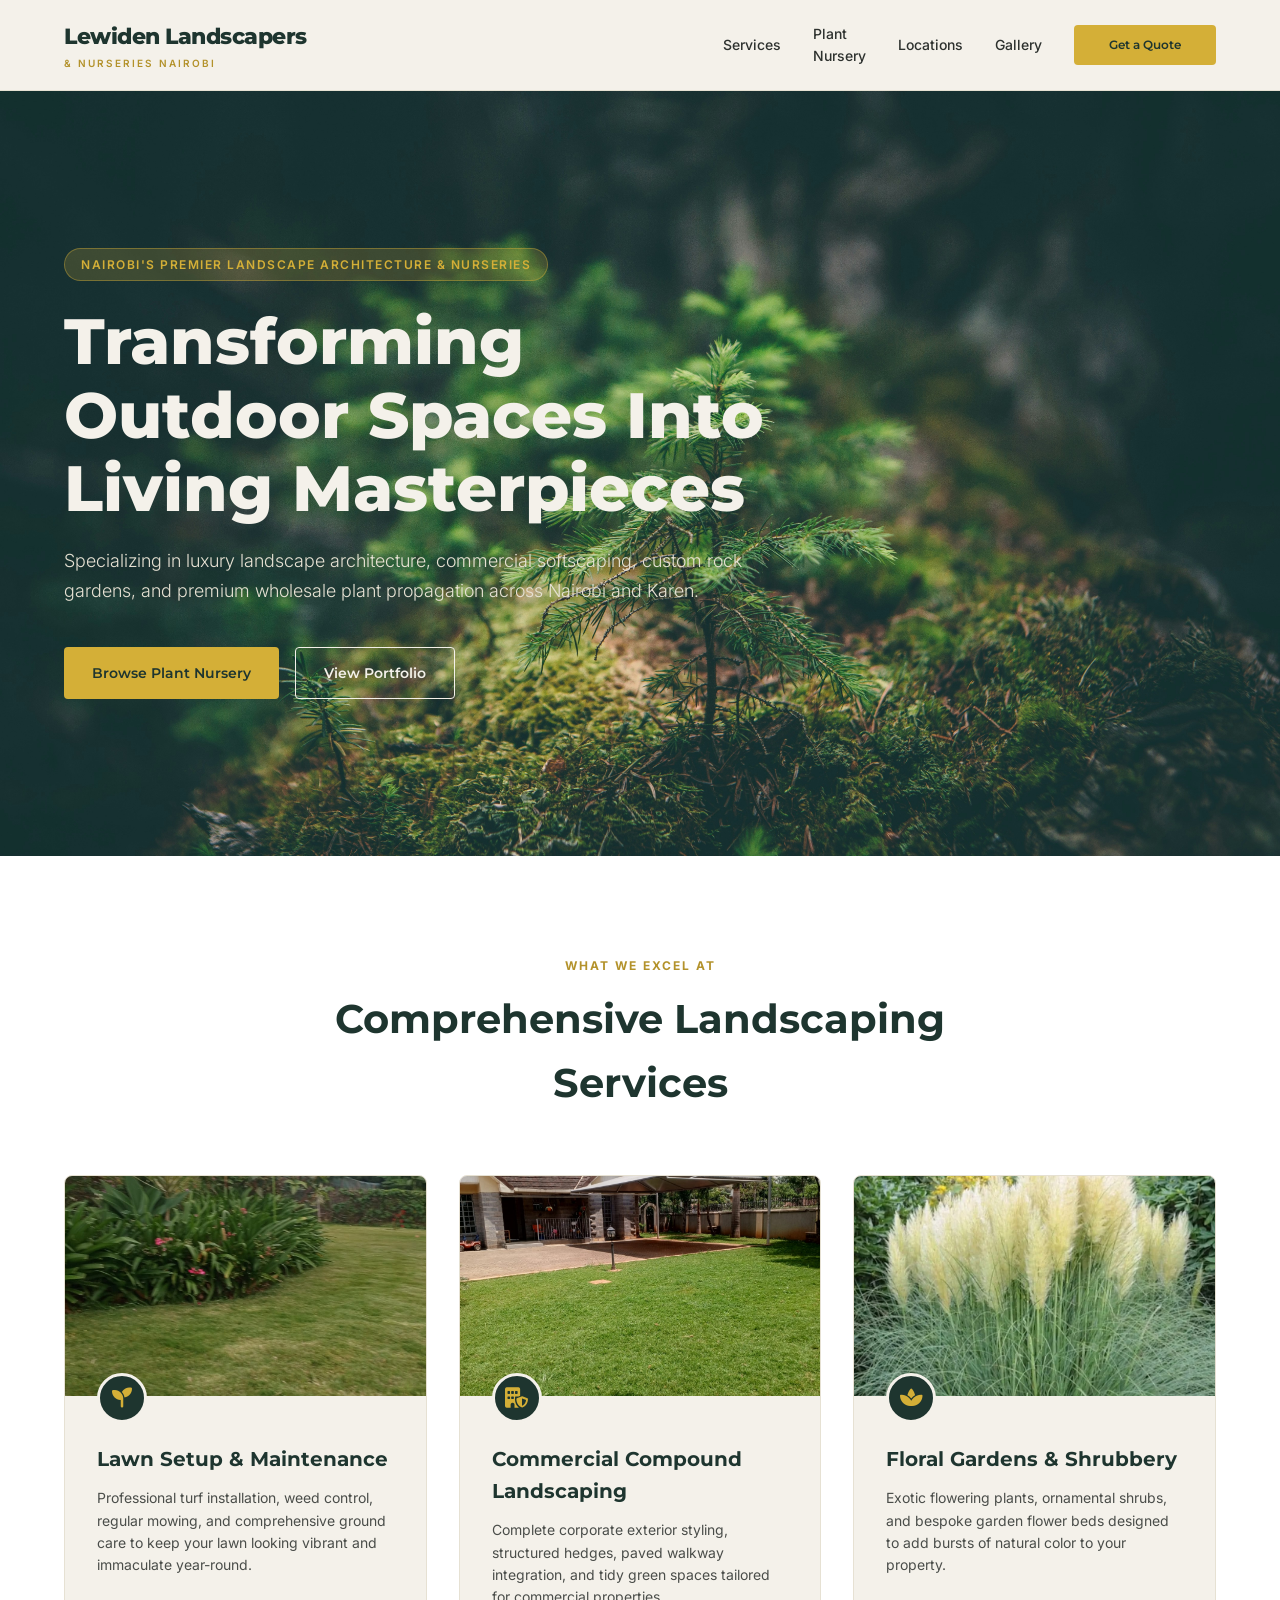
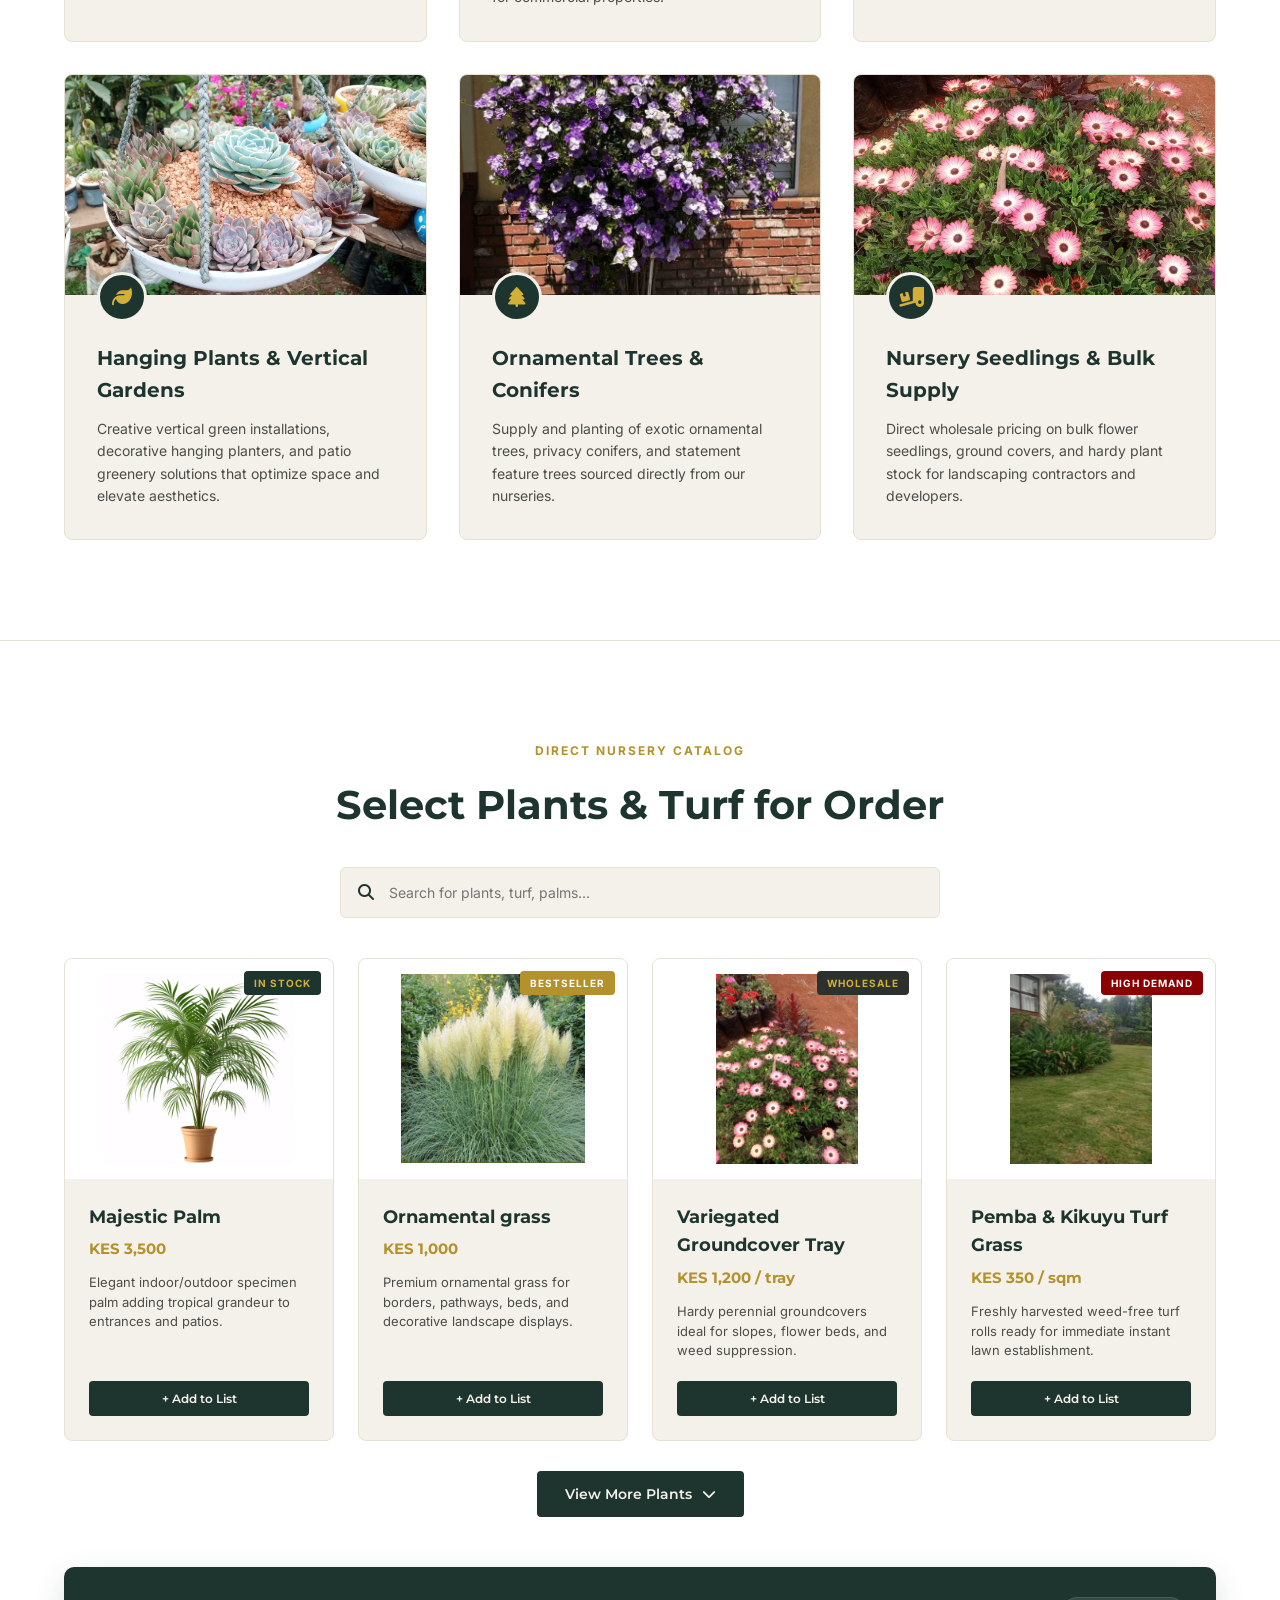
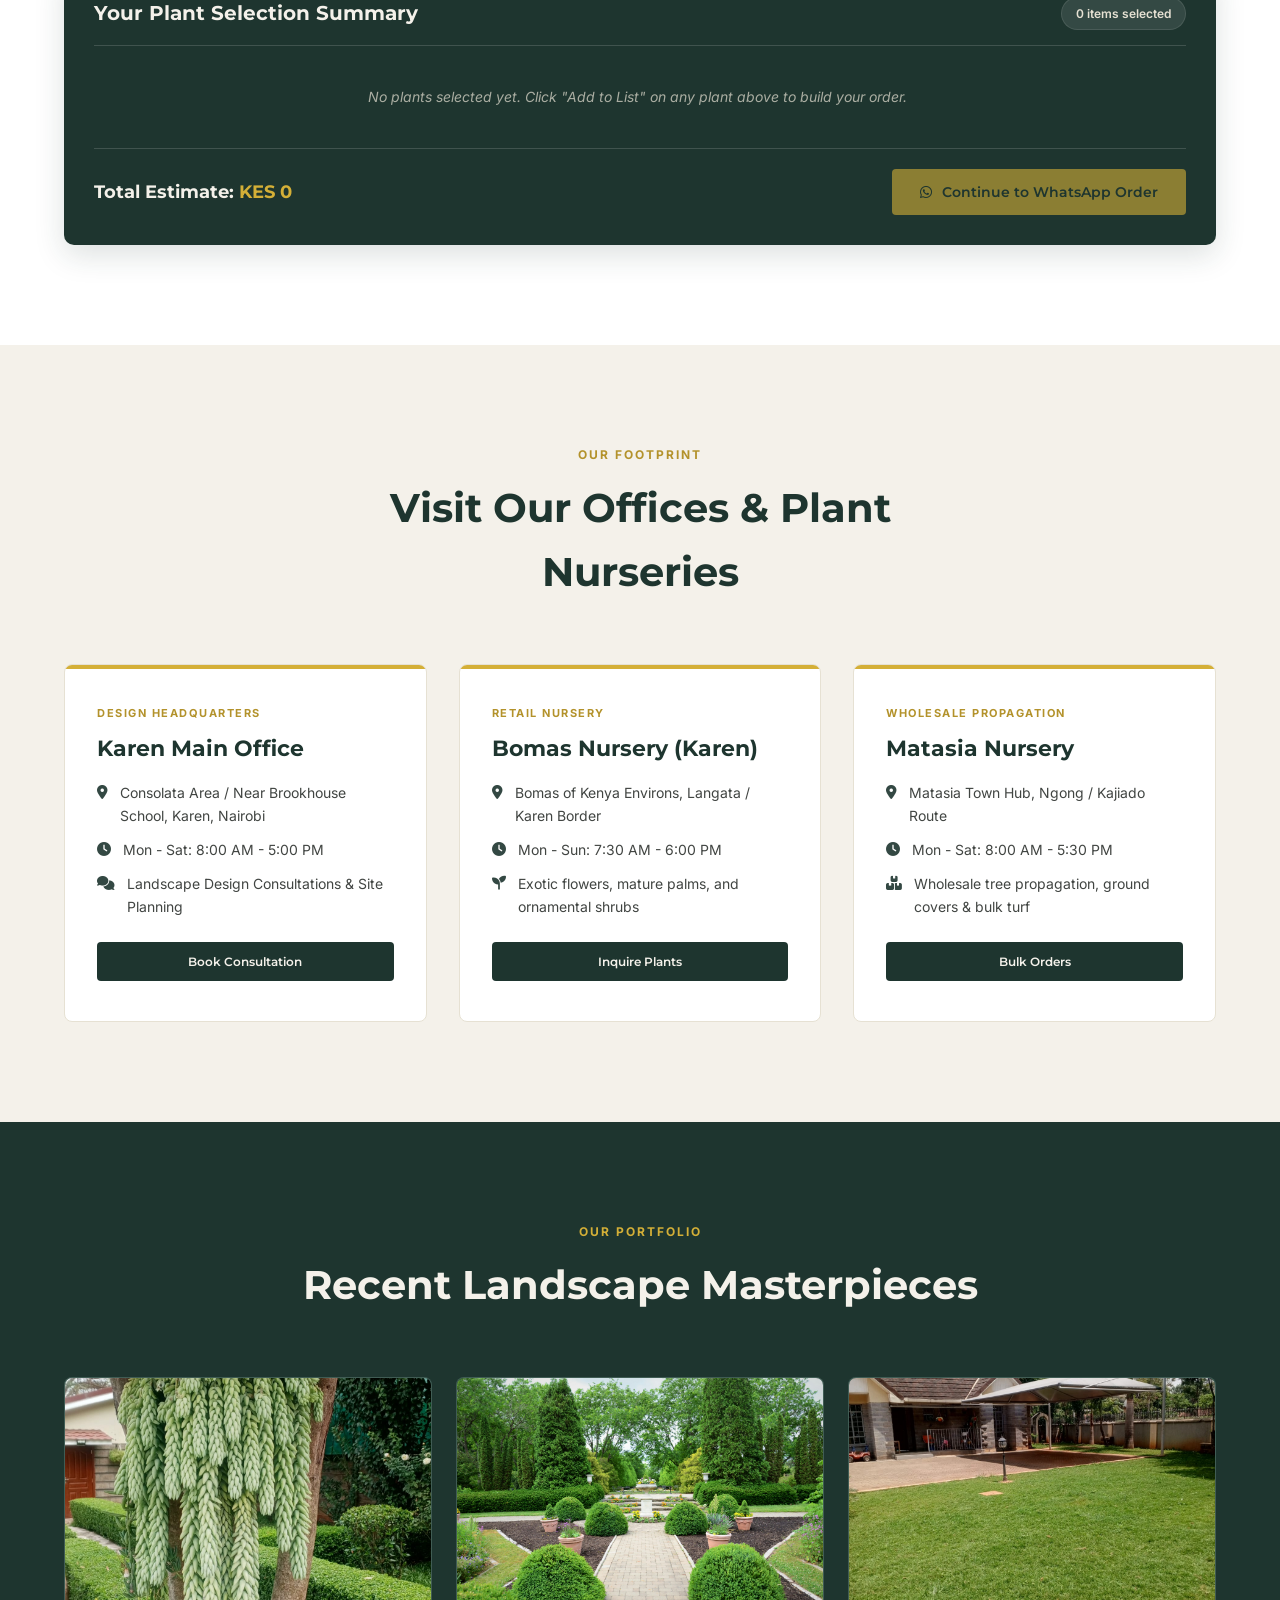
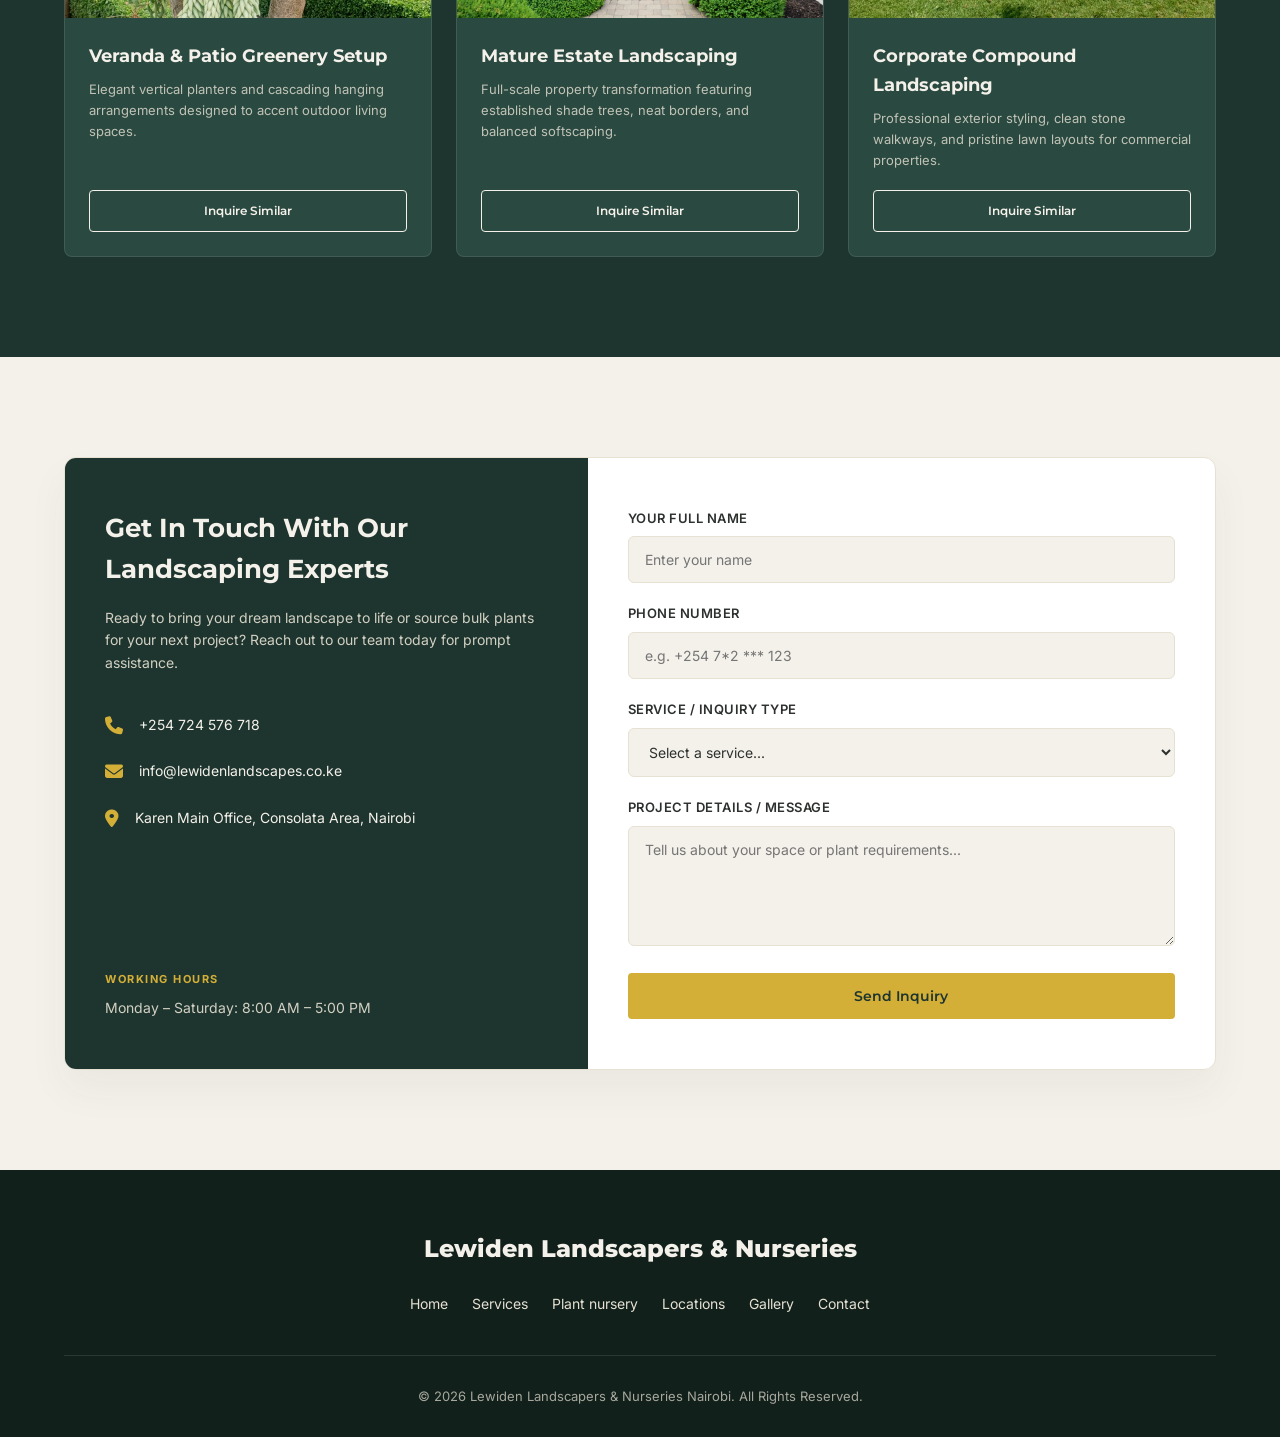
==== commit bb365428: "Describe what you changed here" ====
--- a/index.html
+++ b/index.html
@@ -1349,7 +1349,7 @@
 </div>
 <div class="form-group">
 <label for="phone">Phone Number</label>
-<input class="form-control" id="phone" placeholder="e.g. +254 712 345 678" required="" type="tel"/>
+<input class="form-control" id="phone" placeholder="e.g. +254 7*2 *** 123" required="" type="tel"/>
 </div>
 <div class="form-group">
 <label for="serviceRequested">Service / Inquiry Type</label>
@@ -1600,7 +1600,7 @@
             message += `\n*Total Estimate: KES ${grandTotal.toLocaleString()}*\n\nPlease confirm availability and delivery details.`;
 
             const encodedMessage = encodeURIComponent(message);
-            const whatsappNumber = "254700000000"; // Replace with actual business WhatsApp number
+            const whatsappNumber = "254724576718"; 
             window.open(`https://wa.me/${whatsappNumber}?text=${encodedMessage}`, '_blank');
         });
     </script>
